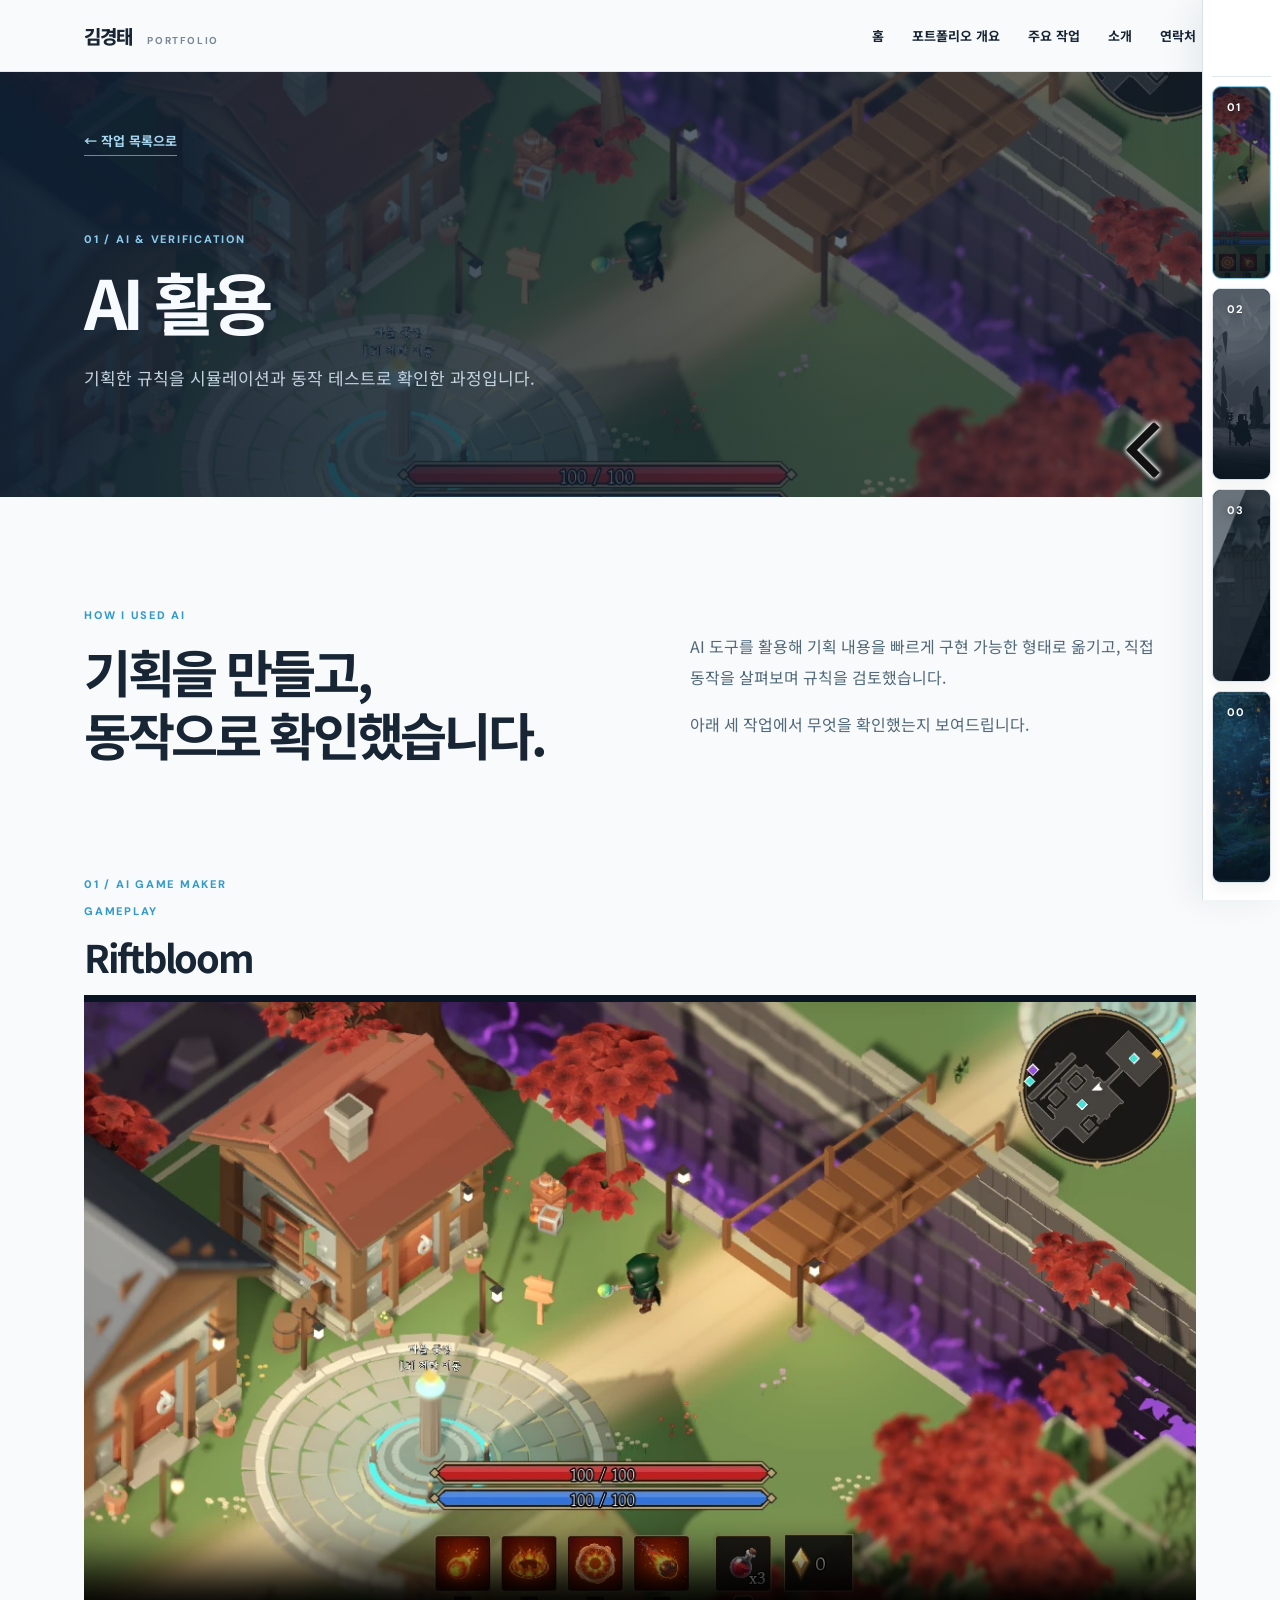
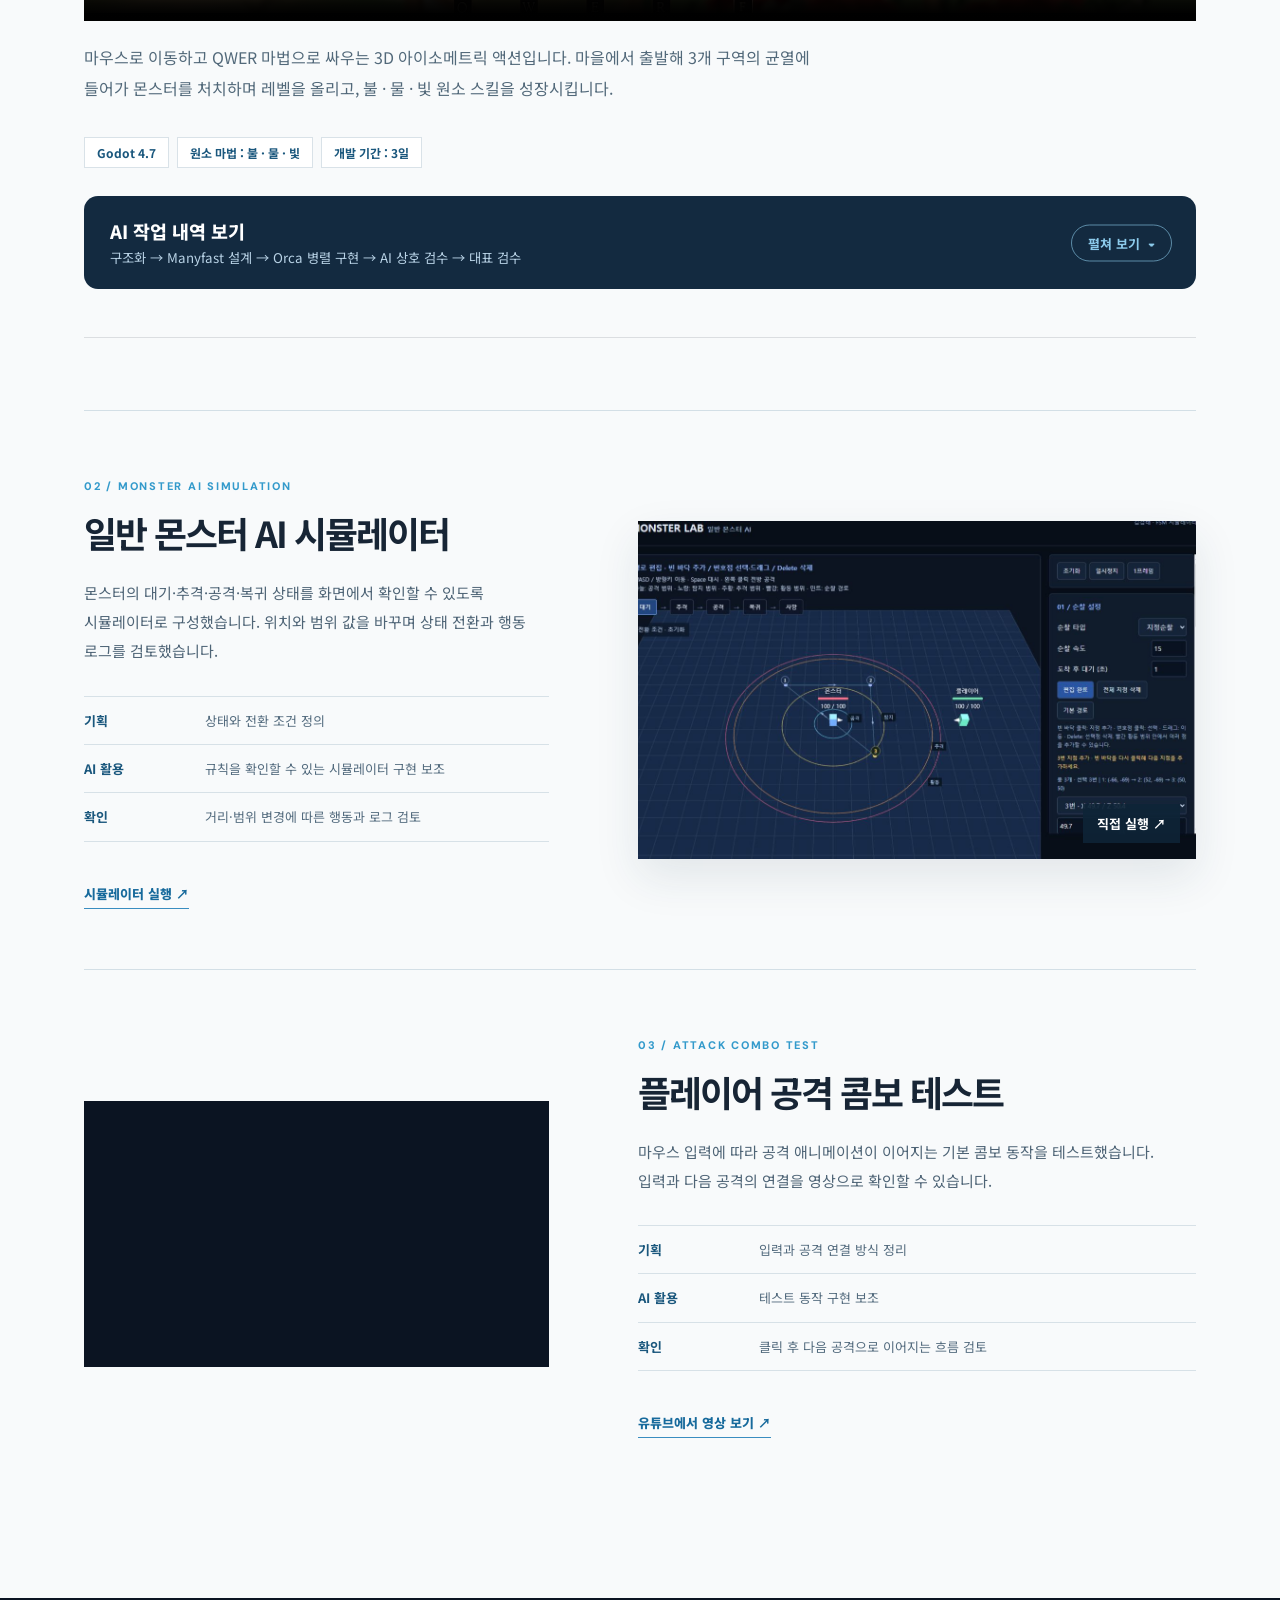
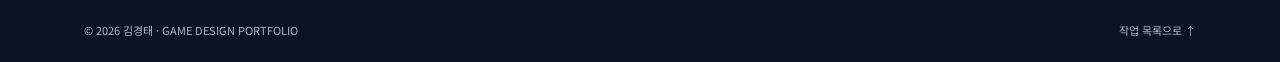
==== ai.html @ d2f500c4 "기능 명세 캡처 1열로 키움, 소개 문구 작업 수 정정 Co-Authored-By: Claude Opus 5.5 <noreply@anthropic.com>" ====
<!doctype html>
<html lang="ko"><head><meta charset="utf-8"><meta name="viewport" content="width=device-width, initial-scale=1"><meta name="theme-color" content="#0b1422"><meta name="description" content="김경태의 AI 활용 게임 기획 검증 과정"><title>AI 활용 | 김경태 게임 기획 포트폴리오</title><link rel="preconnect" href="https://fonts.googleapis.com"><link rel="preconnect" href="https://fonts.gstatic.com" crossorigin><link href="https://fonts.googleapis.com/css2?family=DM+Sans:wght@400;500;600;700&family=Noto+Sans+KR:wght@400;500;600;700;800&display=swap" rel="stylesheet"><link rel="stylesheet" href="portfolio-v2.css?v=riftbloom-20261123c"><link rel="stylesheet" href="dethdore.css?v=16"><script src="detail-pages.js" defer></script></head><body><a class="skip" href="#main">본문으로 건너뛰기</a><header class="site-header"><div class="shell header-inner"><a class="brand" href="index.html#home">김경태 <span>PORTFOLIO</span></a><button class="menu-button" type="button" aria-label="메뉴 열기" aria-expanded="false" aria-controls="site-nav">☰</button><nav id="site-nav" aria-label="주 메뉴"><a href="index.html#home">홈</a><a href="index.html#overview">포트폴리오 개요</a><a href="index.html#work">주요 작업</a><a href="index.html#about">소개</a><a href="index.html#contact">연락처</a></nav></div></header><main id="main"><section class="detail-hero"><div class="detail-hero-bg" aria-hidden="true"><video src="riftbloom-loop.mp4" poster="riftbloom-cover.webp" autoplay muted loop playsinline></video></div><div class="shell"><a class="detail-back" href="index.html#work">← 작업 목록으로</a><p class="eyebrow">01 / AI & VERIFICATION</p><h1>AI 활용</h1><p>기획한 규칙을 시뮬레이션과 동작 테스트로 확인한 과정입니다.</p></div></section>
<section class="section detail-page-section"><div class="shell"><div class="ai-intro"><div><p class="eyebrow">HOW I USED AI</p><h2>기획을 만들고,<br>동작으로 확인했습니다.</h2></div><div><p>AI 도구를 활용해 기획 내용을 빠르게 구현 가능한 형태로 옮기고, 직접 동작을 살펴보며 규칙을 검토했습니다.</p><p>아래 세 작업에서 무엇을 확인했는지 보여드립니다.</p></div></div>
<article class="dd-in-ai" id="dethdore"><span class="small-label">01 / AI GAME MAKER</span>
<div class="dd-block" id="dd-game">
  <p class="eyebrow">GAMEPLAY</p>
  <h2>Riftbloom</h2>
  <div class="dd-video"><video src="riftbloom-play.mp4" poster="riftbloom-cover.webp" controls preload="metadata" playsinline></video></div>
  <p class="dd-lead">마우스로 이동하고 QWER 마법으로 싸우는 3D 아이소메트릭 액션입니다. 마을에서 출발해 3개 구역의 균열에 들어가 몬스터를 처치하며 레벨을 올리고, 불 · 물 · 빛 원소 스킬을 성장시킵니다.</p>
  <div class="dd-facts"><span>Godot 4.7</span><span>원소 마법 : 불 · 물 · 빛</span><span>개발 기간 : 3일</span></div>
</div>


<details class="dd-more"><summary><span>AI 작업 내역 보기</span><small>구조화 → Manyfast 설계 → Orca 병렬 구현 → AI 상호 검수 → 대표 검수</small></summary>
<div class="dd-stats"><div><b>3일</b><span>개발 기간</span></div><div><b>4개</b><span>Orca 병렬 작업 방</span></div><div><b>70건+</b><span>작업 지시서</span></div></div>
<ol class="dd-steps">
<li><div class="dd-step-head"><em>1</em><div><b>구조화 · Markdown</b><span>대표(기획자)가 아이디어를 md 문서로 직접 구조화 · 핵심 루프, 시스템, 진행, 스킬, 범위를 표로 정리</span></div></div><div class="dd-shots"><img class="dd-shot" src="dethdore-structure.png" alt="구조화.md : 시스템·진행·스킬 구조 표" loading="lazy"></div></li>
<li><div class="dd-step-head"><em>2</em><div><b>설계 확정 · Manyfast</b><span>유저 플로우와 기능 명세서를 Manyfast로 정리해 확정</span></div></div><p class="dd-sub-label">기능 명세</p><div class="dd-mf dd-mf-wide"><figure><img class="dd-zoom" src="dethdore-mf-spec-1.webp?v=1" alt="기능 명세 1 : 카메라·이동·공격·마나·사망" loading="lazy"><figcaption>1 · 카메라·이동·공격·마나·사망</figcaption></figure><figure><img class="dd-zoom" src="dethdore-mf-spec-2.webp?v=1" alt="기능 명세 2 : 몬스터·보스·아이템·팻말" loading="lazy"><figcaption>2 · 몬스터·보스·아이템·팻말</figcaption></figure><figure><img class="dd-zoom" src="dethdore-mf-spec-3.webp?v=1" alt="기능 명세 3 : 월드·균열·HUD" loading="lazy"><figcaption>3 · 월드·균열·HUD</figcaption></figure><figure><img class="dd-zoom" src="dethdore-mf-spec-4.webp?v=1" alt="기능 명세 4 : 원소 스킬·스킬트리" loading="lazy"><figcaption>4 · 원소 스킬·스킬트리</figcaption></figure></div><p class="dd-sub-label">유저 플로우</p><div class="dd-mf"><figure><img class="dd-zoom" src="dethdore-mf-flow-1.webp?v=1" alt="유저 플로우 1 : 게임 시작·마을" loading="lazy"><figcaption>1 · 게임 시작·마을</figcaption></figure><figure><img class="dd-zoom" src="dethdore-mf-flow-2.webp?v=1" alt="유저 플로우 2 : 전투·사망 분기" loading="lazy"><figcaption>2 · 전투·사망 분기</figcaption></figure><figure><img class="dd-zoom" src="dethdore-mf-flow-3.webp?v=1" alt="유저 플로우 3 : 균열 2 엘리트" loading="lazy"><figcaption>3 · 균열 2 엘리트</figcaption></figure></div></li>
<li><div class="dd-step-head"><em>3</em><div><b>병렬 구현 · Orca</b><span>디렉터(Claude Code)가 지시서를 나눠 4개 방이 동시에 작업</span></div></div>
<div class="dd-rooms dd-rooms-sm"><div class="dd-node"><b>플레이어 방</b><ul><li>롤식 레벨업 · 하단 HUD</li><li>물 스킬 다듬기</li><li>빛 줄기 스킬</li><li>순간이동 이펙트 교체</li></ul></div><div class="dd-node"><b>몬스터 방</b><ul><li>무조건 추격 + 길찾기</li><li>소환표 기반 스포너</li><li>보스 = 엘리트 강화형</li><li>균열 1 몬스터 등장 연출</li></ul></div><div class="dd-node"><b>레벨 방</b><ul><li>시작 구역 정화 · 제단 순간이동</li><li>마을 배치 정리</li><li>숲 분위기 · 성벽 경계</li><li>큰 소용돌이 균열</li></ul></div><div class="dd-node"><b>균열 레벨 방</b><ul><li>균열 내부 맵 배치</li><li>균열 2 엘리트 표시 정리</li></ul></div></div>
<p class="dd-sub-label">HUD · 기획 후 AI 작업 방이 구현 (이미지 없이 코드로 그림)</p><div class="dd-hud"><figure><img class="dd-zoom" src="dethdore-hud-bar.webp?v=2" alt="HP·MP 바와 스킬 슬롯" loading="lazy"><figcaption>HP·MP 바 · 스킬 슬롯 · 쿨타임 · 포션 · 조각</figcaption></figure><figure><img class="dd-zoom" src="dethdore-death.webp?v=2" alt="사망 시 부활 선택 창" loading="lazy"><figcaption>사망 창 · 부활 횟수 · 제자리 부활 / 마을 귀환</figcaption></figure></div><p class="dd-sub-label">스킬 아이콘 · Gemini로 제작 (대표가 프롬프트 작성 → Gemini 생성 → 256px 정리)</p><div class="dd-icons"><figure><img class="dd-zoom" src="dethdore-icon-fire_fireball.png" alt="화염구 스킬 아이콘" loading="lazy"><figcaption>화염구</figcaption></figure><figure><img class="dd-zoom" src="dethdore-icon-fire_field.png" alt="불꽃 장판 스킬 아이콘" loading="lazy"><figcaption>불꽃 장판</figcaption></figure><figure><img class="dd-zoom" src="dethdore-icon-fire_burst.png" alt="화염 폭발 스킬 아이콘" loading="lazy"><figcaption>화염 폭발</figcaption></figure><figure><img class="dd-zoom" src="dethdore-icon-fire_meteor.png" alt="메테오 스킬 아이콘" loading="lazy"><figcaption>메테오</figcaption></figure><figure><img class="dd-zoom" src="dethdore-icon-water_stream.png" alt="물줄기 스킬 아이콘" loading="lazy"><figcaption>물줄기</figcaption></figure><figure><img class="dd-zoom" src="dethdore-icon-water_wave.png" alt="물결 스킬 아이콘" loading="lazy"><figcaption>물결</figcaption></figure><figure><img class="dd-zoom" src="dethdore-icon-water_shield.png" alt="물방울 방벽 스킬 아이콘" loading="lazy"><figcaption>물방울 방벽</figcaption></figure><figure><img class="dd-zoom" src="dethdore-icon-water_tsunami.png" alt="해일 스킬 아이콘" loading="lazy"><figcaption>해일</figcaption></figure><figure><img class="dd-zoom" src="dethdore-icon-light_flash.png" alt="빛 구슬 스킬 아이콘" loading="lazy"><figcaption>빛 구슬</figcaption></figure><figure><img class="dd-zoom" src="dethdore-icon-light_sanctuary.png" alt="빛 정령 스킬 아이콘" loading="lazy"><figcaption>빛 정령</figcaption></figure><figure><img class="dd-zoom" src="dethdore-icon-light_orb.png" alt="치유의 빛살 스킬 아이콘" loading="lazy"><figcaption>치유의 빛살</figcaption></figure><figure><img class="dd-zoom" src="dethdore-icon-light_purge.png" alt="빛기둥 스킬 아이콘" loading="lazy"><figcaption>빛기둥</figcaption></figure></div>
</li>
<li><div class="dd-step-head"><em>4</em><div><b>상호 검수 · 안티그래비티 ↔ 클로드</b><span>한쪽이 구현하면 다른 쪽이 검토 · Godot 헤드리스 실행으로 에러 0 확인 · 보고서 작성</span></div></div><div class="dd-shots"><div class="dd-doc"><b>지시서 · next_P-21.md</b><pre>작업자: 클로드
1. 순간이동 이펙트
   - 현상 : 동그란 원 + 선이 보여 어색함
   - 기대 : 원·선 제거, 출발 입자 + 실루엣 잔상,
           도착 빛 번쩍 + 입자 모임
   - 기준 : 원·직선이 안 보임, 0.4초 안에 정리</pre></div><div class="dd-doc"><b>보고서 · report.md</b><pre>1. 순간이동 : 원·선 제거 → 출발 플레어 입자
   + 실루엣 잔상(0.3초), 도착 빛 0.2초
2. 아이콘 : 원인 = 잠긴 노드 밝기 0.28,
   기호가 글꼴에 없음 → 수정
확인 : 헤드리스 에러 0
작업자 : 안티그래비티 한도 → 클로드</pre></div></div></li>
<li><div class="dd-step-head"><em>5</em><div><b>대표 검수</b><span>직접 플레이로 확인하고 수정 방향 결정 → 다시 2~4단계 반복</span></div></div></li>
</ol>
<div class="dd-map" aria-label="AI 활용 구조도"><p class="dd-map-title">AI 활용 구조도 · 누가 무엇을 맡았나</p><p class="dd-map-note">진행 순서가 아니라 역할 관계입니다. 진행 순서는 위 1~5단계에 있습니다.</p>
<div class="dd-tier human"><i class="dd-tag">사람</i><b>대표 (기획자)</b><span>아이디어 구조화(md 문서) · 기획 · 설계 확정 · 직접 플레이 검수 · 커밋 결정</span><small>대표가 직접 쓴 도구</small><div class="dd-kit"><div><strong>Manyfast</strong>유저 플로우 · 기능 명세 확정</div><div><strong>Gemini</strong>대표가 프롬프트를 작성해 스킬 아이콘 생성</div></div></div>
<div class="dd-link"><span>↓ 요청 · 확정한 설계</span><span>↑ 보고서 · 결과물</span></div>
<div class="dd-tier"><i class="dd-tag">AI</i><b>Claude 디렉터 (Claude Code)</b><span>요청을 지시서(현상 · 기대 · 기준)로 정리 · 작업자 배정 · 보고서 확인</span></div>
<div class="dd-link"><span>↓ 지시서 배정</span><span>↑ 보고서</span></div>
<div class="dd-tier"><i class="dd-tag">AI</i><b>구현 · 교차 검수</b><div class="dd-pair"><div><strong>Orca 작업 방 4개 (Claude)</strong>플레이어 · 몬스터 · 레벨 · 균열 레벨을 동시에 구현</div><em>⇄<small>교차 검수</small></em><div><strong>안티그래비티</strong>구현 또는 검토 담당</div></div><span>한쪽이 구현하면 다른 쪽이 검토 · Godot 헤드리스 실행으로 에러 0 확인 · 보고서 작성</span></div>
<p class="dd-loop">↺ 대표가 직접 플레이로 확인 → 수정 방향을 다시 디렉터에게 요청 (반복)</p></div>
</details></article><article class="portfolio-row" id="simulator"><div class="portfolio-copy"><span class="small-label">02 / MONSTER AI SIMULATION</span><h3>일반 몬스터 AI 시뮬레이터</h3><p>몬스터의 대기·추격·공격·복귀 상태를 화면에서 확인할 수 있도록 시뮬레이터로 구성했습니다. 위치와 범위 값을 바꾸며 상태 전환과 행동 로그를 검토했습니다.</p><div class="process-list"><div><strong>기획</strong><span>상태와 전환 조건 정의</span></div><div><strong>AI 활용</strong><span>규칙을 확인할 수 있는 시뮬레이터 구현 보조</span></div><div><strong>확인</strong><span>거리·범위 변경에 따른 행동과 로그 검토</span></div></div><a class="text-link" href="monster-simulator.html" target="_blank" rel="noopener">시뮬레이터 실행 ↗</a></div><a class="portfolio-cover" href="monster-simulator.html" target="_blank" rel="noopener"><img src="simulator-preview.png" alt="일반 몬스터 AI 시뮬레이터 화면" loading="lazy"><span>직접 실행 ↗</span></a></article>
<article class="portfolio-row reverse" id="combo"><div class="portfolio-copy"><span class="small-label">03 / ATTACK COMBO TEST</span><h3>플레이어 공격 콤보 테스트</h3><p>마우스 입력에 따라 공격 애니메이션이 이어지는 기본 콤보 동작을 테스트했습니다. 입력과 다음 공격의 연결을 영상으로 확인할 수 있습니다.</p><div class="process-list"><div><strong>기획</strong><span>입력과 공격 연결 방식 정리</span></div><div><strong>AI 활용</strong><span>테스트 동작 구현 보조</span></div><div><strong>확인</strong><span>클릭 후 다음 공격으로 이어지는 흐름 검토</span></div></div><a class="text-link" href="https://youtu.be/apiL5Fh83KE" target="_blank" rel="noopener">유튜브에서 영상 보기 ↗</a></div><div class="video-embed"><iframe src="https://www.youtube-nocookie.com/embed/apiL5Fh83KE" title="플레이어 공격 콤보 테스트 영상" loading="lazy" allow="accelerometer; autoplay; encrypted-media; gyroscope; picture-in-picture" allowfullscreen></iframe></div></article>
</div></section></main><aside class="page-rail" aria-label="페이지 바로가기"><div class="rail-heading"><span>PORTFOLIO</span><strong>작업 바로가기</strong></div><a class="rail-item is-current" href="ai.html" aria-current="page"><span class="rail-number">01</span><span class="rail-info"><strong>AI 활용</strong><small>AI 도구로 테스트를 빠르게 반복하고 개선한 과정입니다.</small></span><img src="riftbloom-cover.webp" alt="" loading="lazy"><span class="rail-go" aria-hidden="true">↗</span></a><a class="rail-item" href="team.html"><span class="rail-number">02</span><span class="rail-info"><strong>팀 프로젝트 · FLIP</strong><small>레벨 디자인과 에셋·사운드 리서치</small></span><img src="flip-main.png" alt="" loading="lazy"><span class="rail-go" aria-hidden="true">↗</span></a><a class="rail-item" href="personal.html"><span class="rail-number">03</span><span class="rail-info"><strong>개인 포트폴리오</strong><small>레벨 디자인과 전투 기획 문서 세 편</small></span><img src="level-cover.webp" alt="" loading="lazy"><span class="rail-go" aria-hidden="true">↗</span></a><a class="rail-item" href="index.html#home"><span class="rail-number">00</span><span class="rail-info"><strong>기본 페이지</strong><small>소개와 전체 포트폴리오로 돌아가기</small></span><img src="overview-cover.webp" alt="" loading="lazy"><span class="rail-go" aria-hidden="true">↗</span></a></aside><button type="button" class="rail-next" aria-label="작업 바로가기 펼치기"><b></b></button><footer class="site-footer"><div class="shell"><span>© 2026 김경태 · GAME DESIGN PORTFOLIO</span><a href="index.html#work">작업 목록으로 ↑</a></div></footer></body></html>
---- portfolio-v2.css ----
:root{--navy:#0b1422;--navy2:#142337;--ink:#172535;--muted:#647386;--blue:#66c5ef;--ice:#e9f3f8;--paper:#f8fafb;--line:#d9e2e8}*{box-sizing:border-box}html{scroll-behavior:smooth;scroll-padding-top:80px}body{margin:0;color:var(--ink);background:var(--paper);font-family:'Noto Sans KR',sans-serif;word-break:keep-all}a{color:inherit;text-decoration:none}button{font:inherit}img{max-width:100%;display:block}.shell{max-width:1240px;margin:auto;padding:0 5%}.skip{position:absolute;top:-100px;left:10px;background:white;padding:12px;z-index:100}.skip:focus{top:10px}:focus-visible{outline:3px solid #4facdc;outline-offset:4px}.site-header{height:72px;background:#f8fafbea;position:sticky;top:0;z-index:30;backdrop-filter:blur(14px);border-bottom:1px solid #dfe6eb}.header-inner{height:100%;display:flex;align-items:center;justify-content:space-between;gap:24px}.brand{font-size:19px;font-weight:800;white-space:nowrap;letter-spacing:-.06em}.brand span{font:700 10px 'DM Sans',sans-serif;letter-spacing:.16em;color:#778799;margin-left:12px}.site-header nav{display:flex;align-items:center;gap:28px;font-size:13px;font-weight:700}.site-header nav a{transition:color .2s}.site-header nav a:hover{color:#187cb3}.menu-button{display:none;border:0;background:transparent;font-size:25px;color:var(--ink)}.hero{min-height:690px;position:relative;color:white;background:#081523;overflow:hidden}.hero-media,.hero-shade,.hero-frame{position:absolute;inset:0}.hero-frame{opacity:0;transition:opacity .8s ease;pointer-events:none}.hero-frame.is-active{opacity:1}.hero-frame iframe{position:absolute;top:50%;left:50%;width:max(100vw,177.78vh);height:max(56.25vw,100vh);transform:translate(-50%,-50%);border:0;pointer-events:none}.hero-frame:nth-child(2){background:#17283a url('level-cover.webp') center/cover}.hero-frame:nth-child(3){background:#142337 url('simulator-preview.png') center/cover}.hero-frame:nth-child(1){background:#142337 url('flip-main.png') center/cover}.hero-shade{background:linear-gradient(90deg,rgba(4,13,23,.93),rgba(4,13,23,.63) 53%,rgba(4,13,23,.35)),linear-gradient(0deg,rgba(4,13,23,.8),transparent 30%)}.hero-content{min-height:690px;position:relative;display:flex;flex-direction:column;justify-content:space-between;padding-top:115px;padding-bottom:39px}.eyebrow,.small-label{font:800 11px 'DM Sans','Noto Sans KR',sans-serif;letter-spacing:.16em;color:#339acb}.hero .eyebrow{color:#a9def8}.hero .eyebrow span{margin:0 8px}.hero-copy h1{font-size:clamp(37px,4.9vw,67px);line-height:1.26;letter-spacing:-.065em;margin:27px 0 25px;font-weight:800}.hero-copy h1 em{font-style:normal;color:#a8dfff}.hero-copy>p:not(.eyebrow){font-size:16px;line-height:1.9;color:#e2edf4}.hero-actions{display:flex;align-items:center;gap:32px;flex-wrap:wrap;margin-top:31px}.button{display:inline-flex;align-items:center;justify-content:space-between;gap:36px;padding:16px 22px;font-size:13px;font-weight:800;border-radius:4px;transition:transform .2s,background .2s}.button:hover{transform:translateY(-2px)}.button-primary{background:#b4e1f7;color:#0a263a}.button-primary:hover{background:#d3edfa}.resume-link{font-size:14px;font-weight:800;border-bottom:1px solid #b4dcee;padding-bottom:5px}.hero-bottom{border-top:1px solid #bcd6e354;padding-top:22px;display:flex;justify-content:space-between;align-items:end;gap:20px}.hero-project{display:flex;flex-direction:column;align-items:start;gap:7px}.hero-project-type{font:700 11px 'DM Sans',sans-serif;letter-spacing:.1em;color:#9bd4f3}.hero-project-title{font-size:26px;font-weight:800;letter-spacing:-.05em}.hero-project-title:hover{text-decoration:underline}.hero-project-detail{font-size:13px;color:#ddeaf3}.hero-controls{display:flex;align-items:center;gap:10px}.hero-count{font:700 13px 'DM Sans',sans-serif;white-space:nowrap;margin-right:12px}.hero-progress{width:85px;height:2px;background:#a7c2d455;margin-right:13px}.hero-progress i{display:block;width:33%;height:100%;background:#b4e1f7;transition:transform .4s}.arrow{width:45px;height:45px;background:#10243c75;border:1px solid #bad7e481;border-radius:4px;color:white;font-size:21px;transition:background .2s}.arrow:hover{background:#70bfe15c}.section{padding:100px 0}.overview{background:#edf3f7}.overview-layout{display:grid;grid-template-columns:1fr 1.12fr;align-items:center;gap:70px}.overview-copy h2,.section-heading h2{font-size:clamp(30px,3.2vw,45px);line-height:1.25;letter-spacing:-.06em;margin:15px 0 25px}.overview-copy>p:not(.eyebrow){color:#4d6071;line-height:1.9;font-size:15px;max-width:470px}.button-row{display:flex;gap:10px;flex-wrap:wrap;margin-top:30px}.button-dark{background:#132a40;color:#fff}.button-dark:hover{background:#214866}.button-line{border:1px solid #8eaabe;color:#17384f}.overview-cover{display:block;position:relative;box-shadow:0 20px 50px #193b5226;overflow:hidden}.overview-cover img{width:100%;aspect-ratio:1.75;object-fit:cover;transition:transform .35s}.overview-cover:hover img{transform:scale(1.03)}.overview-cover span{position:absolute;right:13px;bottom:13px;background:#081c2fdb;color:white;font-size:11px;padding:9px 12px}.section-heading{display:flex;align-items:end;justify-content:space-between;gap:25px;margin-bottom:38px}.section-heading h2{margin-bottom:0}.section-heading>p{font-size:14px;color:var(--muted);line-height:1.8;max-width:300px}.work-grid{display:flex;gap:15px;min-height:350px}.work-card{flex:1;min-width:0;padding:30px;display:flex;flex-direction:column;justify-content:space-between;color:white;position:relative;overflow:hidden;isolation:isolate;transition:flex .45s cubic-bezier(.2,.75,.2,1),transform .3s}.work-card:before{content:'';position:absolute;inset:0;z-index:-1;background:linear-gradient(0deg,#05101be8,#07182782 65%,#0718279c)}.work-card:after{content:'';position:absolute;inset:0;z-index:-2;background-position:center;background-size:cover;transition:transform .5s}.work-card:hover:after,.work-card:focus-visible:after{transform:scale(1.06)}.work-grid:has(.work-card:hover) .work-card:hover,.work-grid:has(.work-card:focus-visible) .work-card:focus-visible{flex:1.45}.ai-card:after{background-image:url('riftbloom-cover.webp')}.team-card:after{background-image:url('flip-main.png')}.personal-card:after{background-image:url('boss-cover.webp')}.work-number{font:700 11px 'DM Sans',sans-serif;letter-spacing:.1em;color:#a9dbf3}.work-card h3{font-size:clamp(24px,2.4vw,34px);line-height:1.35;letter-spacing:-.06em;margin:0}.work-card p{font-size:13px;line-height:1.6;color:#d5e4ef}.work-more{font-size:12px;font-weight:700;border-top:1px solid #b4d4e77a;padding-top:16px}.detail-muted{background:#eef3f6}.feature-grid{display:grid;grid-template-columns:1.15fr 1fr;gap:70px;align-items:center;margin-bottom:70px}.feature-grid:last-child{margin-bottom:0}.feature-grid.reverse{grid-template-columns:1fr 1.15fr}.feature-media{display:block}.feature-media img{width:100%;aspect-ratio:16/9;object-fit:cover}.feature-copy h3{font-size:clamp(24px,2.3vw,34px);letter-spacing:-.05em;margin:15px 0}.feature-copy p{color:#53677a;font-size:14px;line-height:1.9}.text-link{display:inline-block;margin-top:12px;border-bottom:1px solid #398dc0;padding-bottom:5px;color:#176a9c;font-weight:800;font-size:13px}.video-embed{aspect-ratio:16/9;background:#0b1422}.video-embed iframe{width:100%;height:100%;border:0}.level-video{max-width:810px;margin:0 auto 45px}.document-grid{display:grid;grid-template-columns:repeat(3,1fr);gap:18px}.document-card{background:#fff;box-shadow:0 12px 32px #173b5210}.document-card>a{display:block;overflow:hidden}.document-card img{width:100%;aspect-ratio:1.55;object-fit:cover;transition:transform .3s}.document-card>a:hover img{transform:scale(1.04)}.document-card>div{padding:24px}.document-card h3{font-size:19px;line-height:1.4;margin:10px 0;letter-spacing:-.04em}.document-card p{font-size:13px;color:#5b7081;line-height:1.8;min-height:71px}.document-actions{display:flex;gap:18px;border-top:1px solid var(--line);padding-top:15px}.document-actions a{font-size:12px;font-weight:800;color:#176e9d}.fine-print{font-size:12px;color:#718296;margin-top:26px}.about-section{background:#0b1422;color:#f0f6fb}.about-intro{display:flex;align-items:center;gap:28px;padding:24px;background:#132236;border-radius:7px;margin-bottom:55px}.about-intro img{width:104px;height:130px;object-fit:cover;flex:none}.about-intro h2{font-size:27px;letter-spacing:-.05em;margin:8px 0 12px}.about-intro p:last-child{font-size:13px;line-height:1.9;color:#bfcee0}.about-columns{display:grid;grid-template-columns:1.65fr 1fr;gap:60px}.about-columns>div+div{border-left:1px solid #314359;padding-left:44px}.about-block{margin-bottom:55px}.about-block h3{font-size:19px;border-bottom:1px solid #314359;padding-bottom:17px;margin:0 0 20px}.about-block h3 span{font:700 11px 'DM Sans',sans-serif;color:#67b9e6;margin-right:12px}.education{margin:0}.education>div{display:grid;grid-template-columns:65px 1fr;gap:18px;padding:15px 0;border-bottom:1px solid #27394e;font-size:13px}.education>div:last-child{border:0}.education dt{font-weight:800;color:#6bbfec}.education dd{margin:0}.skills details{border-bottom:1px solid #27394e}.skills summary{display:flex;justify-content:space-between;gap:20px;padding:14px 0;font-size:13px;list-style:none;cursor:pointer}.skills summary::-webkit-details-marker{display:none}.skills summary:after{content:'＋';color:#8bceee;margin-left:auto}.skills details[open] summary:after{content:'−'}.skills summary span{margin-left:auto;color:#a4c5dc}.skills details p{color:#c1d4e4;font-size:12px;line-height:1.9;margin:0 0 17px}.skills details p a{text-decoration:underline}.history>span{font:800 12px 'DM Sans',sans-serif;color:#6bbfec}.history h4{font-size:24px;margin:10px 0}.history p{font-size:13px;color:#bed0e0}.tags{display:flex;flex-wrap:wrap;gap:8px;margin-top:16px}.tags span{font-size:11px;background:#1c3049;padding:6px 9px;border-radius:3px}.contact-section{background:#101e30;color:white;padding:100px 0}.contact-section .eyebrow{color:#88cff1}.contact-section h2{font-size:clamp(31px,3.5vw,48px);letter-spacing:-.06em;line-height:1.3}.contact-intro{color:#c6d8e6;font-size:14px}.contact-grid{display:grid;grid-template-columns:1fr 1.4fr;gap:70px;margin-top:60px;padding-top:30px;border-top:1px solid #4c6177}.contact-grid h3{font-size:18px}.contact-grid p{font-size:13px;line-height:2;color:#b9cbd9}.contact-grid p a{font-size:17px;color:white}.directory>div{display:grid;grid-template-columns:1fr auto auto;gap:15px;padding:13px 0;border-bottom:1px solid #334a61;font-size:12px}.directory a{color:#9dd8f6;font-weight:700}.site-footer{background:#0b1422;color:#a9b9ca;font-size:11px}.site-footer .shell{display:flex;justify-content:space-between;gap:20px;padding-top:24px;padding-bottom:24px}@media(max-width:850px){.site-header nav{gap:13px;font-size:11px}.overview-layout,.feature-grid,.feature-grid.reverse{gap:30px}.about-columns{gap:30px}.about-columns>div+div{padding-left:30px}.work-card{padding:20px}}@media(max-width:650px){.site-header{height:62px}.menu-button{display:block}.site-header nav{display:none;position:absolute;top:62px;left:0;right:0;background:#f8fafb;padding:20px 5%;box-shadow:0 15px 20px #0b142226;flex-direction:column;align-items:stretch;gap:0;font-size:14px}.site-header nav.is-open{display:flex}.site-header nav a{padding:12px 0}.hero,.hero-content{min-height:610px}.hero-content{padding-top:83px;padding-bottom:25px}.hero-copy h1{font-size:clamp(33px,7vw,45px)}.hero-copy>p:not(.eyebrow){font-size:14px}.hero-actions{gap:22px}.hero-bottom{align-items:start}.hero-project-title{font-size:21px}.hero-project-detail{font-size:11px}.hero-controls{gap:5px}.hero-progress{display:none}.hero-count{display:none}.arrow{width:36px;height:36px}.section,.contact-section{padding:70px 0}.overview-layout,.feature-grid,.feature-grid.reverse,.about-columns,.contact-grid{grid-template-columns:1fr}.overview-layout{gap:35px}.section-heading{display:block}.section-heading>p{max-width:none}.work-grid{flex-direction:column}.work-card{min-height:220px}.work-grid:has(.work-card:hover) .work-card:hover{flex:1}.document-grid{grid-template-columns:1fr}.document-card{display:grid;grid-template-columns:42% 1fr}.document-card img{height:100%;aspect-ratio:auto}.document-card>div{padding:16px}.document-card p{min-height:0}.about-columns>div+div{border:0;padding:0}.about-intro{align-items:start;gap:15px}.about-intro img{width:78px;height:98px}.about-intro h2{font-size:19px}.about-intro p:last-child{font-size:11px}.about-block{margin-bottom:38px}.contact-grid{gap:35px;margin-top:40px}.directory>div{gap:9px}.hero-frame iframe{width:max(100vw,177.78vh);height:max(56.25vw,100vh)}}@media(max-width:400px){.brand span{font-size:8px;margin-left:6px}.hero-actions{display:flex}.button{padding:13px 16px;gap:16px}.resume-link{font-size:12px}.hero-bottom{gap:8px}.hero-project-detail{max-width:210px}.document-card{display:block}.document-card img{aspect-ratio:1.55}.skills summary{flex-wrap:wrap}.skills summary span{width:100%;margin:0}}@media(prefers-reduced-motion:reduce){html{scroll-behavior:auto}*,*:before,*:after{transition-duration:.01ms!important;animation-duration:.01ms!important}}

/* Selected work opens only when requested. */
[hidden]{display:none!important}
.hero-media{pointer-events:none}
.hero-frame.is-active{animation:hero-drift 7s linear both}
@keyframes hero-drift{from{transform:scale(1)}to{transform:scale(1.045)}}
.ai-highlight{display:flex;align-items:center;justify-content:space-between;gap:24px;margin-bottom:18px;padding:23px 28px;color:white;background:linear-gradient(100deg,#10273b,#23577a);border-radius:5px;transition:background .25s,transform .25s}
.ai-highlight:hover,.ai-highlight:focus-visible,.ai-highlight.is-selected{background:linear-gradient(100deg,#183e59,#2e7199);transform:translateY(-3px)}
.ai-highlight span{font-size:12px;font-weight:800;white-space:nowrap}
.ai-highlight strong{font-size:16px;letter-spacing:-.035em}
.work-grid{min-height:405px}
.work-card{min-height:405px}
.work-grid:has(.work-card:hover) .work-card:hover,.work-grid:has(.work-card:focus-visible) .work-card:focus-visible{flex:2.5}
.work-card.is-selected{box-shadow:inset 0 0 0 2px #a8dfff}
.work-card h3{font-size:clamp(21px,2.1vw,31px)}
.level-card:after{background-image:url('level-cover.webp')}
.boss-card:after{background-image:url('boss-cover.webp')}
.monster-card:after{background-image:url('ai-cover.webp')}
.detail-section{scroll-margin-top:72px}
@media(max-width:850px){.work-grid{display:grid;grid-template-columns:repeat(2,minmax(0,1fr))}.work-card{min-height:300px}.work-grid:has(.work-card:hover) .work-card:hover{flex:auto}}
@media(max-width:650px){.ai-highlight{display:block;padding:19px}.ai-highlight>*{display:block;margin-bottom:6px}.work-grid{grid-template-columns:1fr 1fr;gap:9px}.work-card{min-height:255px;padding:17px}.work-card h3{font-size:20px}.work-card p{font-size:11px}.work-number,.work-more{font-size:10px}}
@media(max-width:400px){.work-grid{grid-template-columns:1fr}.work-card{min-height:220px}}
@media(prefers-reduced-motion:reduce){.hero-frame.is-active{animation:none}}

.support-video-title{font-size:18px;margin:55px 0 18px}.level-video{margin-bottom:28px}

/* Separate project pages */
.detail-hero{background:#0d1e31;color:#f7fbff;padding:55px 0 86px}
.detail-back{display:inline-block;color:#a7d7f1;font-size:13px;font-weight:700;margin-bottom:65px;border-bottom:1px solid #638bad;padding-bottom:5px}
.detail-hero .eyebrow{color:#8ccbeb}
.detail-hero h1{font-size:clamp(42px,5.3vw,76px);letter-spacing:-.07em;margin:15px 0 22px;line-height:1.18}
.detail-hero p:last-child{color:#c2d3e0;font-size:17px;line-height:1.8;max-width:790px}
.detail-page-section{background:#f8fafb}
.detail-page-heading{margin-bottom:55px}
.detail-page-heading h2{font-size:clamp(30px,3.2vw,46px);letter-spacing:-.06em;margin:13px 0}
.detail-page-heading>p:last-child{color:#6c7e8d;font-size:15px}
.portfolio-row{display:grid;grid-template-columns:minmax(0,1fr) minmax(0,1.2fr);align-items:center;gap:8%;padding:60px 0;border-top:1px solid #d3dfe6}
.portfolio-row:first-of-type{padding-top:0;border-top:0}
.portfolio-row.reverse .portfolio-copy{order:2}
.portfolio-row.reverse>.portfolio-cover,.portfolio-row.reverse>.video-embed{order:1}
.portfolio-copy h2,.portfolio-copy h3{font-size:clamp(28px,2.8vw,42px);letter-spacing:-.055em;line-height:1.3;margin:14px 0 22px}
.portfolio-copy>p{font-size:15px;color:#4e6476;line-height:1.95;max-width:560px}
.portfolio-point{font-size:13px!important;color:#68869c!important;margin:25px 0 35px}
.portfolio-copy .document-actions{max-width:420px;gap:28px;margin-top:35px}
.portfolio-copy .document-actions a{font-size:14px}
.portfolio-cover{display:block;position:relative;overflow:hidden;background:#d9e4ea;box-shadow:0 18px 42px #1f3b4c1a}
.portfolio-cover img{width:100%;aspect-ratio:1.65;object-fit:cover;transition:transform .4s}
.portfolio-cover:hover img{transform:scale(1.04)}
.portfolio-cover span{position:absolute;right:16px;bottom:16px;background:#0e2437e6;color:white;font-size:13px;font-weight:700;padding:10px 14px}
.team-row{padding-top:0;border-top:0}
.detail-facts,.process-list{margin:30px 0;border-top:1px solid #d7e1e7}
.detail-facts>div,.process-list>div{display:grid;grid-template-columns:105px 1fr;gap:16px;padding:13px 0;border-bottom:1px solid #d7e1e7;font-size:13px;line-height:1.65}
.detail-facts strong,.process-list strong{color:#1a577d}
.detail-facts span,.process-list span{color:#536b7e}
.ai-intro{display:grid;grid-template-columns:1fr 1fr;gap:9%;padding-bottom:85px}
.ai-intro h2{font-size:clamp(36px,4vw,58px);line-height:1.23;letter-spacing:-.065em;margin:18px 0}
.ai-intro>div:last-child{padding-top:34px;font-size:16px;color:#52697a;line-height:1.95}
.ai-intro>div:last-child p{margin:0 0 16px}
@media(max-width:800px){.portfolio-row{gap:5%}.detail-hero{padding:40px 0 65px}.detail-back{margin-bottom:45px}}
@media(max-width:650px){.portfolio-row,.ai-intro{grid-template-columns:1fr}.portfolio-row{gap:28px;padding:48px 0}.portfolio-row.reverse .portfolio-copy,.portfolio-row.reverse>.portfolio-cover,.portfolio-row.reverse>.video-embed{order:initial}.portfolio-row .portfolio-copy{order:2!important}.portfolio-row>.portfolio-cover,.portfolio-row>.video-embed{order:1!important}.portfolio-cover img{aspect-ratio:1.55}.ai-intro{gap:0;padding-bottom:45px}.ai-intro>div:last-child{padding-top:0}.detail-hero h1{font-size:43px}.detail-hero p:last-child{font-size:14px}}


/* Hero portfolio carousel: six works, preloaded videos, contained document covers. */
.hero-frame[data-media="0"]{background:#101e2c url('flip-main.png') center/cover no-repeat}
.hero-frame[data-media="1"]{background:#142331 url('hero-level.webp') center/cover no-repeat}
.hero-frame[data-media="2"]{background:#101e2c}
.hero-frame[data-media="3"]{background:#101e2c}
.hero-frame[data-media="4"]{background:#101e2c}
.hero-doc-preview{position:absolute;inset:0;display:grid;place-items:center;padding:5vh 1.5vw;perspective:1800px;pointer-events:none}
.hero-doc-spread{position:absolute;inset:5vh 1.5vw;display:grid;grid-template-columns:1fr 1fr;gap:0;opacity:0;transform:rotateY(-7deg) scale(.985);transform-origin:center center;transition:opacity .5s ease,transform .75s cubic-bezier(.2,.7,.2,1)}
.hero-doc-spread.is-current{z-index:1;opacity:1;transform:rotateY(0) scale(1)}
.hero-doc-spread img{width:100%;height:100%;object-fit:contain;background:#fff;box-shadow:none}
.hero-doc-spread:after{content:'';position:absolute;top:0;bottom:0;left:50%;width:4%;transform:translateX(-50%);pointer-events:none;background:linear-gradient(90deg,#0000,#07132124 45%,#07132124 55%,#0000)}
.hero.has-document .hero-shade{background:linear-gradient(90deg,rgba(4,13,23,.97) 0%,rgba(4,13,23,.9) 32%,rgba(4,13,23,.63) 48%,rgba(4,13,23,.24) 72%,rgba(4,13,23,.16) 100%),linear-gradient(0deg,rgba(4,13,23,.72),transparent 34%)}
.hero-frame iframe{width:max(100%,1227px);height:max(100%,56.25vw)}
.hero-frame.is-active{animation-duration:8s}
.hero-progress{width:100px}
.hero-progress i{width:100%;transform:scaleX(0);transform-origin:left;animation:hero-countdown 8s linear forwards}
@keyframes hero-countdown{to{transform:scaleX(1)}}
.hero-play{display:none;border:1px solid #bad7e481;border-radius:4px;color:#f4fbff;background:#10243c75;padding:11px 13px;font-size:11px;font-weight:700;white-space:nowrap;cursor:pointer}
.hero.has-video .hero-play{display:block}
.hero-play:hover{background:#70bfe15c}
.portfolio-row[id]{scroll-margin-top:95px}
@media(max-width:650px){.hero .hero-frame iframe{width:max(100%,1085px);height:max(100%,56.25vw)}.hero-doc-preview{padding:7vh 0}.hero-doc-spread{inset:7vh 0;grid-template-columns:1fr 1fr}.hero-doc-spread img{opacity:.82}.hero-play{font-size:0;padding:6px 9px;min-width:35px;height:36px}.hero-play:after{content:'▶';font-size:14px}.hero-controls{gap:4px}.hero-bottom{gap:10px}.hero-project-title{font-size:18px}.hero-project-detail{max-width:230px}}

@media(prefers-reduced-motion:reduce){.hero-frame iframe{display:block!important}.hero-progress i{animation-duration:8s!important}}



/* Detail pages: video first, explanation and documents below. */
.showcase-video{max-width:1000px;margin:0 auto}
.showcase-video .video-embed{box-shadow:0 18px 45px #142b3b24}
.showcase-description{display:grid;grid-template-columns:1.15fr 1fr;gap:8%;align-items:start;margin:38px auto 60px;padding:35px 0 0;border-top:1px solid var(--line);max-width:1000px}
.showcase-description .portfolio-copy h2,.showcase-description h3{font-size:clamp(25px,2.5vw,36px);letter-spacing:-.05em;line-height:1.35;margin:12px 0 16px}
.showcase-description .portfolio-copy>p,.showcase-description>div>p{font-size:14px;color:#4e6476;line-height:1.9}
.showcase-description .detail-facts{margin:0}
.showcase-description .detail-facts>p{margin:0}
.level-showcase-heading{margin-top:0}
.level-showcase-video{margin-bottom:0}
.level-showcase-description{margin-bottom:70px}
@media(max-width:650px){.showcase-description{grid-template-columns:1fr;gap:12px;margin-top:26px;padding-top:25px}.showcase-description .detail-facts{margin-top:0}}


/* Expandable page navigation rail on project detail pages. */
.page-rail{position:fixed;z-index:35;right:0;top:50%;transform:translateY(-50%);width:60px;padding:13px 9px;background:rgba(11,20,34,.94);border:1px solid #34516b;border-right:0;border-radius:12px 0 0 12px;box-shadow:0 12px 32px #07121e38;overflow:hidden;transition:width .28s cubic-bezier(.2,.75,.2,1),padding .28s,background .2s;backdrop-filter:blur(12px)}
.page-rail:hover,.page-rail:focus-within{width:242px;padding:17px 14px;background:rgba(11,20,34,.98)}
.page-rail-label{display:block;color:#8abbd8;font:800 10px 'DM Sans','Noto Sans KR',sans-serif;letter-spacing:.15em;padding:0 0 8px;text-transform:uppercase;white-space:nowrap}
.page-rail a{display:flex;align-items:center;gap:12px;min-height:43px;padding:0 8px;border-radius:6px;color:#d5e5f0;white-space:nowrap;transition:background .2s,color .2s}
.page-rail a:hover,.page-rail a:focus-visible{background:#1a3853;color:#fff}
.page-rail a.is-current{background:#17344c;color:#a8dfff}
.rail-index{flex:0 0 22px;font:700 10px 'DM Sans',sans-serif;color:#78bfe4}
.rail-text{flex:1;font-size:12px;font-weight:700;opacity:0;transform:translateX(5px);transition:opacity .2s,transform .2s}
.page-rail:hover .rail-text,.page-rail:focus-within .rail-text{opacity:1;transform:translateX(0)}
.rail-arrow{width:15px;text-align:center;color:#8ecce9;font-size:13px}
@media(max-width:650px){.page-rail{position:fixed;top:auto;right:10px;bottom:12px;left:10px;width:auto;transform:none;padding:6px;background:rgba(11,20,34,.96);border:1px solid #34516b;border-radius:12px;display:grid;grid-template-columns:repeat(4,minmax(0,1fr));gap:4px}.page-rail:hover,.page-rail:focus-within{width:auto;padding:6px}.page-rail-label{display:none}.page-rail a{justify-content:center;gap:4px;min-height:42px;padding:4px 2px}.rail-index{display:none}.rail-text{opacity:1;transform:none;font-size:10px;overflow:hidden;text-overflow:ellipsis}.rail-arrow{display:none}.site-footer{padding-bottom:70px}}


/* Full-height portfolio chooser: categories open directly from any detail page. */
.page-rail{position:fixed;z-index:40;inset:0 0 0 auto;width:72px;height:100dvh;min-height:100vh;padding:20px 8px;background:#fff;color:#172535;border:0;border-left:1px solid #d9e2e8;border-radius:0;box-shadow:-10px 0 35px #132c4012;transform:none;display:flex;flex-direction:column;gap:8px;overflow:hidden;transition:width .35s cubic-bezier(.2,.75,.2,1),box-shadow .25s;backdrop-filter:none}
.page-rail:hover,.page-rail:focus-within{width:320px;padding:20px 14px;background:#fff;box-shadow:-16px 0 46px #132c4022}
.rail-heading{height:56px;flex:none;padding:0 10px 10px;border-bottom:1px solid #e0e8ed;display:flex;flex-direction:column;justify-content:center;gap:5px;white-space:nowrap;overflow:hidden}
.rail-heading span{font:800 9px 'DM Sans',sans-serif;letter-spacing:.17em;color:#2983af;opacity:0;transition:opacity .2s}
.rail-heading strong{font-size:13px;opacity:0;transition:opacity .2s}
.page-rail:hover .rail-heading span,.page-rail:hover .rail-heading strong,.page-rail:focus-within .rail-heading span,.page-rail:focus-within .rail-heading strong{opacity:1}
.page-rail a.rail-item{position:relative;min-height:0;flex:1;display:flex;align-items:center;gap:12px;padding:10px 11px;border:1px solid transparent;border-radius:8px;background:#f6f9fb;color:#203448;overflow:hidden;transition:flex .3s,background .25s,border-color .25s,color .25s;white-space:normal}
.page-rail a.rail-item:hover,.page-rail a.rail-item:focus-visible{flex:2.5;background:#edf6fb;border-color:#d5e7f1;color:#12314a}
.page-rail a.rail-item.is-current{background:#eaf5fb;border-color:#cee4f0;color:#113752}
.rail-number{width:34px;height:34px;flex:none;display:grid;place-items:center;border-radius:50%;background:#e4eff5;color:#2c759b;font:700 11px 'DM Sans',sans-serif;transition:opacity .2s}
.rail-info{min-width:0;flex:1;display:flex;flex-direction:column;gap:6px;opacity:0;transform:translateX(6px);transition:opacity .2s,transform .2s;white-space:nowrap}
.page-rail:hover .rail-info,.page-rail:focus-within .rail-info{opacity:1;transform:none}
.rail-info strong{font-size:14px;line-height:1.4}
.rail-info small{font-size:11px;color:#718394;line-height:1.5;white-space:normal}
.page-rail img{position:absolute;left:58px;right:10px;bottom:9px;width:calc(100% - 68px);height:0;object-fit:cover;object-position:center 45%;border-radius:5px;opacity:0;transition:height .28s,opacity .25s}
.page-rail:hover a.rail-item:hover img,.page-rail:focus-within a.rail-item:focus-visible img{height:36%;opacity:1}
.rail-go{flex:none;color:#3686ae;font-size:14px;opacity:0;transition:opacity .2s}
.page-rail:hover .rail-go,.page-rail:focus-within .rail-go{opacity:1}
@media(max-width:750px){.page-rail,.page-rail:hover,.page-rail:focus-within{inset:auto 10px 10px;width:auto;height:auto;min-height:0;padding:7px;display:grid;grid-template-columns:repeat(4,minmax(0,1fr));gap:5px;border:1px solid #d7e2e9;border-radius:12px;background:#fffffff2;box-shadow:0 8px 30px #10273d26;backdrop-filter:blur(12px)}.rail-heading{display:none}.page-rail a.rail-item,.page-rail a.rail-item:hover,.page-rail a.rail-item:focus-visible{min-height:49px;flex:none;justify-content:center;gap:5px;padding:5px 3px;border-radius:8px}.rail-number{width:22px;height:22px;font-size:9px}.rail-info{opacity:1;transform:none;flex:0 1 auto;gap:0}.rail-info strong{font-size:10px;white-space:nowrap}.rail-info small,.rail-go,.page-rail img{display:none}.site-footer{padding-bottom:80px}}
@media(prefers-reduced-motion:reduce){.page-rail,.page-rail *{transition-duration:.01ms!important}}


/* Image-led project cards: use the complete tile as the artwork. */
.page-rail{width:78px;padding:17px 9px;gap:9px}
.page-rail:hover,.page-rail:focus-within{width:330px;padding:17px 13px}
.rail-heading{height:60px;padding-left:12px}
.page-rail a.rail-item,.page-rail a.rail-item.is-current{isolation:isolate;display:block;padding:0;border:1px solid #d8e3e9;border-radius:9px;background:#102234;color:#fff;box-shadow:0 5px 14px #0c253510;transition:flex .36s cubic-bezier(.2,.75,.2,1),border-color .25s,box-shadow .25s,transform .25s}
.page-rail a.rail-item:before{content:'';position:absolute;inset:0;z-index:0;border-radius:inherit;background:linear-gradient(180deg,rgba(5,17,29,.28) 0%,rgba(5,17,29,.2) 34%,rgba(5,17,29,.84) 100%);opacity:.8;transition:opacity .28s}
.page-rail a.rail-item:hover,.page-rail a.rail-item:focus-visible{flex:2.4;transform:translateX(-2px);border-color:#7fc5e5;box-shadow:0 12px 28px #102b3d30;color:#fff}
.page-rail a.rail-item:hover:before,.page-rail a.rail-item:focus-visible:before{opacity:1;background:linear-gradient(180deg,rgba(5,17,29,.15) 0%,rgba(5,17,29,.08) 30%,rgba(5,17,29,.82) 100%)}
.page-rail a.rail-item.is-current:not(:hover):not(:focus-visible){border-color:#8bc9e5;box-shadow:inset 0 0 0 1px #8bc9e555}
.rail-number{position:absolute;z-index:2;top:13px;left:14px;width:auto;height:auto;display:block;padding:0;background:none;color:#fff;font:700 11px 'DM Sans',sans-serif;letter-spacing:.12em;text-shadow:0 1px 8px #071522aa}
.rail-info{position:absolute;z-index:2;left:15px;right:16px;bottom:16px;display:flex;gap:6px;white-space:normal;text-shadow:0 1px 8px #071522aa}
.rail-info strong{font-size:15px;line-height:1.4}
.rail-info small{color:#e4f0f6;font-size:11px;line-height:1.55}
.page-rail img{position:absolute;z-index:-1;inset:0;width:100%;height:100%;display:block;object-fit:cover;object-position:center 45%;border-radius:inherit;opacity:.52;transition:opacity .35s,transform .6s}
.page-rail a.rail-item:hover img,.page-rail a.rail-item:focus-visible img{height:100%;opacity:1;transform:scale(1.025)}
.rail-go{position:absolute;z-index:2;top:12px;right:13px;width:25px;height:25px;display:grid;place-items:center;border:1px solid #ffffff69;border-radius:50%;color:#fff;font-size:13px;opacity:0;text-shadow:none;transition:opacity .2s,background .2s}
.page-rail:hover .rail-go,.page-rail:focus-within .rail-go{opacity:1}
.page-rail a.rail-item:hover .rail-go,.page-rail a.rail-item:focus-visible .rail-go{background:#ffffff2b}
@media(max-width:750px){.page-rail,.page-rail:hover,.page-rail:focus-within{inset:auto 10px 10px;width:auto;height:auto;min-height:0;padding:6px;grid-template-columns:repeat(4,minmax(0,1fr));gap:5px}.page-rail a.rail-item,.page-rail a.rail-item:hover,.page-rail a.rail-item:focus-visible,.page-rail a.rail-item.is-current{min-height:52px;display:flex;align-items:center;justify-content:center;padding:4px 2px;border-radius:8px;transform:none;box-shadow:none}.page-rail a.rail-item:before{background:#0b1a28aa}.rail-number{position:relative;top:auto;left:auto;width:21px;height:21px;display:grid;place-items:center;padding:0;border-radius:50%;background:#e6f3f8;color:#1d6084;font-size:9px;text-shadow:none}.rail-info{position:relative;left:auto;right:auto;bottom:auto;flex:0 1 auto;display:flex;gap:0;white-space:nowrap;text-shadow:none}.rail-info strong{font-size:10px}.rail-info small,.rail-go,.page-rail img{display:none}.site-footer{padding-bottom:80px}}

/* Keep each hovered artwork stretched across the complete selected card. */
.page-rail:hover a.rail-item:hover img,.page-rail:focus-within a.rail-item:focus-visible img{inset:0;width:100%;height:100%;opacity:1;object-fit:cover;}

/* FLIP team contribution and exhibition story. */
.team-role-section,.gstar-story{max-width:1000px;margin:78px auto 0}
.team-story-heading{max-width:760px;margin-bottom:27px}
.team-story-heading h2,.gstar-copy h2{font-size:clamp(27px,3vw,39px);line-height:1.35;letter-spacing:-.055em;margin:13px 0 18px}
.team-story-heading>p:last-child,.gstar-copy>p{font-size:14px;color:#53697b;line-height:1.95}
.team-role-grid{display:grid;grid-template-columns:repeat(3,minmax(0,1fr));gap:14px}
.team-role-card{padding:24px 21px;background:#fff;border:1px solid #dce5ea;border-top:2px solid #55afd8;box-shadow:0 10px 28px #173b520a}
.team-role-card>span{font:800 9px 'DM Sans','Noto Sans KR',sans-serif;letter-spacing:.12em;color:#3285ad}
.team-role-card h3{font-size:17px;letter-spacing:-.035em;margin:13px 0 10px}
.team-role-card p{font-size:12px;line-height:1.9;color:#5a6f80;margin:0}
.flip-gallery{display:grid;grid-template-columns:1fr 1fr;gap:18px;margin-top:24px}
.flip-gallery figure,.gstar-figure{margin:0;background:#fff;border:1px solid #dce5ea;box-shadow:0 14px 34px #173b5210;overflow:hidden}
.flip-gallery img{width:100%;aspect-ratio:1.58;object-fit:cover;background:#101923}
.flip-gallery figcaption{display:flex;flex-direction:column;gap:6px;padding:15px 18px}
.flip-gallery figcaption strong{font-size:13px}
.flip-gallery figcaption span{font-size:11px;color:#687d8d;line-height:1.7}
.gstar-story{display:grid;grid-template-columns:minmax(0,.9fr) minmax(0,1.1fr);gap:7%;align-items:center;padding:58px 0 0;border-top:1px solid #d9e2e8}
.gstar-copy h2{max-width:480px}
.gstar-copy>p{margin:14px 0}
.gstar-facts{display:flex;flex-wrap:wrap;gap:8px;margin-top:24px}
.gstar-facts span{padding:8px 10px;border-radius:3px;background:#e9f3f8;color:#275b78;font-size:10px;font-weight:800}
.gstar-figure img{display:block;width:100%;height:auto;max-height:600px;object-fit:cover;object-position:center}
.gstar-figure figcaption{padding:12px 15px;color:#63798a;font-size:11px}
@media(max-width:800px){.team-role-grid{grid-template-columns:1fr}.gstar-story{gap:28px}.gstar-figure img{max-height:530px}}
@media(max-width:650px){.team-role-section,.gstar-story{margin-top:55px}.flip-gallery,.gstar-story{grid-template-columns:1fr}.team-role-card{padding:20px}.flip-gallery img{aspect-ratio:1.45}.gstar-story{padding-top:38px}}

/* Detailed FLIP design and validation process. */
.team-process{margin:26px 0 8px;padding:22px 23px 24px;background:#eef4f7;border:1px solid #dce6eb}
.team-process-label{margin:0 0 17px;color:#235c7a;font-size:12px;font-weight:800;letter-spacing:.04em}
.team-process ol{display:grid;grid-template-columns:repeat(4,minmax(0,1fr));gap:0;list-style:none;margin:0;padding:0}
.team-process li{position:relative;display:flex;flex-direction:column;gap:7px;padding:0 16px;border-left:1px solid #c9d8e1}
.team-process li:first-child{padding-left:0;border-left:0}
.team-process li>span{font:800 10px 'DM Sans',sans-serif;letter-spacing:.1em;color:#388eb6}
.team-process li strong{font-size:13px;color:#233d51}
.team-process li small{font-size:10px;line-height:1.6;color:#687d8d}
.team-story-heading>p:last-child{max-width:840px}
.gstar-copy>p{font-size:14px;line-height:2}
@media(max-width:800px){.team-process ol{grid-template-columns:repeat(2,minmax(0,1fr));gap:17px}.team-process li:nth-child(3){padding-left:0;border-left:0}}
@media(max-width:650px){.team-process{padding:18px 16px}.team-process ol{grid-template-columns:1fr;gap:13px}.team-process li,.team-process li:nth-child(3){padding:0 0 0 13px;border-left:1px solid #c9d8e1}.team-process li small{font-size:11px}}

/* 우측 레일 밖 : 다음 작업 화살표 (레일 왼쪽, 세로 가운데) */
.rail-next{position:fixed;z-index:41;top:50%;right:96px;transform:translateY(-50%);display:flex;flex-direction:column;align-items:center;gap:6px;color:#1f7fb0;font-weight:800;transition:right .35s cubic-bezier(.2,.75,.2,1)}
.rail-next b{width:56px;height:56px;display:grid;place-items:center;border-radius:50%;background:#1f7fb0;color:#fff;font-size:26px;line-height:1;box-shadow:0 10px 24px #1f7fb066;transition:background .2s,transform .2s}
.rail-next small{font-size:11px;white-space:nowrap;background:#ffffffe6;padding:2px 8px;border-radius:10px}
.rail-next:hover b,.rail-next:focus-visible b{background:#155f86;transform:translateX(4px)}
.page-rail:hover+.rail-next,.page-rail:focus-within+.rail-next{right:348px}
@media(max-width:750px){.rail-next{display:none}}
/* 다음 작업 화살표 : 검은 꺾쇠(<)만, 원·라벨 없음 */
.rail-next small{display:none}
.rail-next b{width:26px;height:26px;background:none;box-shadow:none;border-radius:0;font-size:0;border-left:4px solid #111;border-bottom:4px solid #111;transform:rotate(45deg)}
.rail-next:hover b,.rail-next:focus-visible b{background:none;border-color:#000;transform:rotate(45deg) translate(-3px,3px)}
.rail-next b{filter:drop-shadow(0 0 2px #fff) drop-shadow(0 0 2px #fff)} /* 어두운 배경 위에서도 보이게 */
/* 화살표 = 레일 펼치기 버튼 (크고 두껍게) */
.rail-next{border:0;background:none;padding:10px;cursor:pointer}
.rail-next b{width:40px;height:40px;border-left-width:8px;border-bottom-width:8px;border-radius:2px}
.page-rail:hover+.rail-next b,.page-rail:focus-within+.rail-next b{transform:rotate(225deg)}

.hero-frame video{position:absolute;inset:0;width:100%;height:100%;object-fit:cover}
.detail-hero{position:relative;overflow:hidden;isolation:isolate}.detail-hero:before{content:'';position:absolute;inset:0;z-index:-1;background:linear-gradient(90deg,rgba(13,30,49,.94),rgba(13,30,49,.68) 55%,rgba(13,30,49,.5))}.detail-hero-bg{position:absolute;inset:0;z-index:-2;pointer-events:none;overflow:hidden}.detail-hero-bg video{width:100%;height:100%;object-fit:cover}.detail-hero-bg iframe{position:absolute;top:50%;left:50%;width:max(100%,1200px);aspect-ratio:16/9;transform:translate(-50%,-50%);border:0}
---- dethdore.css ----
/* dethdore 섹션 전용 (portfolio-v2.css 위에 얹음) */
.dd-block{padding:70px 0;border-top:1px solid var(--line)}
.dd-block:first-of-type{border-top:0;padding-top:0}
.dd-block h2{font-size:clamp(26px,3vw,38px);letter-spacing:-.06em;line-height:1.3;margin:14px 0 14px}
.dd-lead{color:#52697a;font-size:16px;line-height:1.9;max-width:760px;margin:0 0 34px}
.dd-ph{display:grid;place-items:center;text-align:center;background:#e9f3f8;border:1px dashed #9bb6c6;color:#647386;font-size:13px;line-height:1.7;padding:20px}
.dd-video{aspect-ratio:16/9;background:#0b1422;margin-bottom:22px}
.dd-video iframe,.dd-video video{width:100%;height:100%;border:0;display:block}
.dd-video .dd-ph{height:100%;background:#0d1e31;border-color:#3b5a73;color:#a9c4d6}
.dd-facts{display:flex;flex-wrap:wrap;gap:8px}
.dd-facts span{border:1px solid var(--line);background:white;padding:6px 12px;font-size:12px;font-weight:700;color:#1a577d}
/* 조직도 */
.dd-org{display:flex;flex-direction:column;align-items:center}
.dd-node{width:min(560px,100%);background:white;border:1px solid var(--line);padding:16px 20px;text-align:center}
.dd-node b{display:block;font-size:16px;letter-spacing:-.04em}
.dd-node span{font-size:12px;color:var(--muted);line-height:1.6}
.dd-node.human{background:#0d1e31;border-color:#0d1e31}
.dd-node.human b{color:#f7fbff}
.dd-node.human span{color:#a9c4d6}
.dd-arrow{width:1px;height:24px;background:#9bb6c6;position:relative}
.dd-arrow:after{content:'';position:absolute;bottom:-1px;left:-4px;border:4.5px solid transparent;border-top:7px solid #9bb6c6;border-bottom:0}
.dd-rooms{display:grid;grid-template-columns:repeat(4,1fr);gap:10px;width:100%}
.dd-rooms .dd-node{width:auto;padding:14px 10px}
.dd-rooms .dd-node b{font-size:14px}
/* 일하는 방식 */
.dd-flow{display:grid;grid-template-columns:repeat(5,1fr);gap:10px;counter-reset:s;padding:0;margin:0;list-style:none}
.dd-flow li{counter-increment:s;background:white;border:1px solid var(--line);padding:18px 14px;font-size:13px;line-height:1.65;color:#536b7e}
.dd-flow li:before{content:counter(s,decimal-leading-zero);display:block;font:800 11px 'DM Sans',sans-serif;letter-spacing:.14em;color:#339acb;margin-bottom:8px}
.dd-flow strong{display:block;color:var(--ink);font-size:15px;margin-bottom:4px}
.dd-cols{display:grid;grid-template-columns:1fr 1fr;gap:28px}
.dd-cols h3{font-size:19px;margin:0 0 10px}
.dd-cols ul{margin:0;padding-left:18px;color:#536b7e;font-size:14px;line-height:1.9}
/* 사례 */
.dd-case{display:grid;grid-template-columns:1fr 1.2fr;gap:36px;align-items:center;padding:30px 0;border-top:1px solid var(--line)}
.dd-case h3{font-size:22px;margin:8px 0 10px;letter-spacing:-.05em}
.dd-case p{margin:0 0 8px;color:#536b7e;font-size:14px;line-height:1.85}
.dd-ba{display:grid;grid-template-columns:1fr 1fr;gap:10px}
.dd-ba .dd-ph{aspect-ratio:4/3}
.dd-ba b{display:block;font:800 11px 'DM Sans',sans-serif;letter-spacing:.14em;color:#339acb;margin-bottom:6px}
.dd-tools{display:grid;grid-template-columns:repeat(3,1fr);gap:12px}
.dd-tools div{background:white;border:1px solid var(--line);padding:16px;font-size:13px;color:#536b7e;line-height:1.65}
.dd-tools strong{display:block;color:var(--ink);font-size:15px}
@media(max-width:850px){.dd-rooms{grid-template-columns:1fr 1fr}.dd-flow,.dd-tools{grid-template-columns:1fr 1fr}.dd-cols,.dd-case{grid-template-columns:1fr}}
@media(max-width:500px){.dd-flow,.dd-tools{grid-template-columns:1fr}}

/* ai.html 안 03번 항목 */
.dd-in-ai{margin-bottom:72px;padding-bottom:48px;border-bottom:1px solid rgba(11,20,34,.12)}
.dd-in-ai>h3{margin:8px 0 32px}

/* AI 작업 내역 접기 상자 (대표 2026-11-22 : 칸을 너무 차지) */
.dd-more{margin-top:28px;border:1px solid rgba(11,20,34,.18);border-radius:14px;background:rgba(11,20,34,.03)}
.dd-more>summary{cursor:pointer;list-style:none;padding:20px 24px;display:flex;flex-direction:column;gap:4px}
.dd-more>summary::-webkit-details-marker{display:none}
.dd-more>summary span{font-weight:700;font-size:1.05rem}
.dd-more>summary span::after{content:" ▾";opacity:.7}
.dd-more[open]>summary span::after{content:" ▴"}
.dd-more>summary small{opacity:.65}
.dd-more>summary:hover{background:rgba(11,20,34,.06)}
.dd-more[open]{padding-bottom:24px}
.dd-more>.dd-block{padding:0 24px}

/* AI 작업 내역 : 5단계 흐름도 (대표 2026-11-22) */
.dd-more>.dd-stats,.dd-more>.dd-steps,.dd-more>.dd-tools,.dd-more>.dd-org{margin-left:24px;margin-right:24px}
.dd-stats{display:grid;grid-template-columns:repeat(3,1fr);gap:12px;margin-top:8px}
.dd-stats div{background:#0b1422;color:#fff;border-radius:12px;padding:16px;text-align:center}
.dd-stats b{display:block;font-size:1.6rem}
.dd-stats span{font-size:.85rem;opacity:.75}
.dd-steps{list-style:none;padding:0;margin:28px 0;display:flex;flex-direction:column}
.dd-steps>li{position:relative;padding:0 0 28px 0}
.dd-steps>li:not(:last-child)::after{content:"";position:absolute;left:19px;top:44px;bottom:0;border-left:2px dashed rgba(11,20,34,.25)}
.dd-step-head{display:flex;gap:14px;align-items:flex-start}
.dd-step-head em{flex:none;width:40px;height:40px;border-radius:50%;background:#0b1422;color:#fff;font-style:normal;font-weight:700;display:grid;place-items:center}
.dd-step-head b{display:block;font-size:1.05rem}
.dd-step-head span{opacity:.75;font-size:.92rem}
.dd-steps .dd-shots,.dd-steps .dd-rooms-sm{margin:12px 0 0 54px}
.dd-shots{display:grid;grid-template-columns:repeat(auto-fit,minmax(220px,1fr));gap:10px}
.dd-shots .dd-ph{min-height:120px}
.dd-rooms-sm{display:grid;grid-template-columns:repeat(4,1fr);gap:8px}
@media (max-width:850px){.dd-rooms-sm{grid-template-columns:repeat(2,1fr)}}
@media (max-width:500px){.dd-stats{grid-template-columns:1fr}.dd-steps .dd-shots,.dd-steps .dd-rooms-sm{margin-left:0}}

.dd-shot{width:100%;border:1px solid rgba(11,20,34,.12);border-radius:10px;background:#fff}
.dd-doc{background:#0b1422;color:#e6edf6;border-radius:10px;padding:14px 16px;overflow-x:auto}
.dd-doc b{display:block;font-size:.85rem;opacity:.7;margin-bottom:8px}
.dd-doc pre{margin:0;font-size:.8rem;line-height:1.55;white-space:pre;font-family:ui-monospace,Consolas,monospace}
/* 작업 결과물 · 클릭 확대 */
.dd-fig{margin:0 0 30px}
.dd-fig figcaption,.dd-icons figcaption{font-size:12px;color:#647386;margin-top:8px}
.dd-sub{font-size:19px;margin:0 0 6px}
.dd-note{font-size:14px;color:#536b7e;margin:0 0 14px}
.dd-icons{display:grid;grid-template-columns:repeat(7,1fr);gap:10px}
.dd-icons figure{margin:0;text-align:center}
.dd-icons img{width:100%;aspect-ratio:1;border-radius:10px;display:block}
.dd-zoom,.dd-shot{cursor:zoom-in}
.dd-lightbox{border:0;padding:0;background:transparent;max-width:94vw;max-height:94vh}
.dd-lightbox::backdrop{background:rgba(5,12,22,.88)}
.dd-lightbox img{min-width:min(512px,90vw);max-width:94vw;max-height:94vh;display:block;cursor:zoom-out}
@media(max-width:750px){.dd-icons{grid-template-columns:repeat(4,1fr)}}
/* 2차 보완 : 작업 내역 안 배치 */
.dd-steps .dd-rooms-sm{width:auto;box-sizing:border-box}
.dd-rooms-sm .dd-node{min-width:0;text-align:left}
.dd-rooms-sm ul{margin:8px 0 0;padding-left:16px;font-size:12px;color:#536b7e;line-height:1.7}
.dd-sub-label{margin:18px 0 8px 54px;font-size:13px;font-weight:700;color:#1a577d}
.dd-steps .dd-icons{margin-left:54px;grid-template-columns:repeat(4,minmax(0,72px));gap:8px}
.dd-steps .dd-icons figcaption{font-size:11px;margin-top:4px}
.dd-mf{margin:0 0 4px 54px;display:grid;grid-template-columns:repeat(2,1fr);gap:12px;align-items:start}
.dd-mf figure{margin:0}
.dd-mf-wide{grid-template-columns:1fr;max-width:900px}
.dd-mf img{width:100%;border:1px solid rgba(11,20,34,.12);border-radius:10px;background:#fff;display:block}
.dd-mf figcaption{font-size:12px;color:#647386;margin-top:6px}
/* AI 활용 구조도 : 역할 관계 (대표 2026-11-26) */
.dd-map{margin:8px 24px 28px;display:flex;flex-direction:column;align-items:center}
.dd-map-title{margin:0;font-size:1.05rem;font-weight:800;color:#0b1422}
.dd-map-note{margin:4px 0 18px;font-size:13px;color:#647386;text-align:center}
.dd-tier{position:relative;width:min(760px,100%);box-sizing:border-box;background:#fff;border:1px solid rgba(11,20,34,.14);border-radius:12px;padding:18px 22px;text-align:center}
.dd-tier>b{display:block;font-size:16px;letter-spacing:-.03em;color:#0b1422}
.dd-tier>span{display:block;font-size:13px;color:#536b7e;line-height:1.7;margin-top:4px}
.dd-tier>small{display:block;margin:14px 0 6px;font-size:11px;font-weight:700;letter-spacing:.08em;color:#8ccbeb}
.dd-tag{position:absolute;top:12px;left:14px;font-style:normal;font-size:11px;font-weight:700;padding:2px 9px;border-radius:999px;background:#e9f3f8;color:#1a577d}
.dd-tier.human{background:#0d1e31;border-color:#0d1e31}
.dd-tier.human>b{color:#f7fbff}.dd-tier.human>span{color:#a9c4d6}
.dd-tier.human .dd-tag{background:#f2b24b;color:#0d1e31}
.dd-kit{display:grid;grid-template-columns:repeat(2,1fr);gap:8px}
.dd-kit div{background:#1d4262;border-radius:8px;padding:10px;font-size:12px;color:#cfe2ef;line-height:1.5}
.dd-kit strong{display:block;color:#fff;font-size:13px;margin-bottom:2px}
.dd-link{display:flex;gap:28px;justify-content:center;padding:8px 0;font-size:12px;font-weight:700;color:#1a577d}
.dd-link span:last-child{color:#647386}
.dd-pair{display:grid;grid-template-columns:1fr auto 1fr;gap:10px;align-items:center;margin-top:12px}
.dd-pair div{background:#f3f7fa;border:1px solid rgba(11,20,34,.1);border-radius:8px;padding:12px;font-size:12px;color:#536b7e;line-height:1.6}
.dd-pair strong{display:block;color:#0b1422;font-size:13px;margin-bottom:2px}
.dd-pair em{font-style:normal;font-size:22px;color:#339acb;line-height:1}
.dd-pair em small{display:block;font-size:11px;font-weight:700;color:#1a577d;margin-top:2px}
.dd-tier>.dd-pair+span{margin-top:10px}
.dd-loop{margin:14px 0 0;width:min(760px,100%);box-sizing:border-box;border:1px dashed #f2b24b;border-radius:10px;padding:10px 14px;font-size:13px;font-weight:700;color:#8a5a0b;background:#fff8ea;text-align:center}
@media(max-width:600px){.dd-map{margin-left:0;margin-right:0}.dd-kit{grid-template-columns:1fr}.dd-pair{grid-template-columns:1fr}.dd-tier{padding:34px 14px 16px}.dd-link{gap:14px}}
@media(max-width:850px){.dd-steps .dd-icons{grid-template-columns:repeat(4,minmax(0,72px))}}
@media(max-width:500px){.dd-mf,.dd-sub-label,.dd-steps .dd-icons{margin-left:0}.dd-mf{grid-template-columns:1fr}}

/* 작업 내역 펼치기 버튼 : 차분하게 강조 + 영상 쪽으로 붙임 (대표 2026-11-26) */
#dd-game{padding-bottom:28px}
.dd-more{margin-top:0;border:0;background:#f3f7fa}
.dd-more>summary{position:relative;background:#132a40;color:#fff;border-radius:14px;padding:22px 170px 22px 26px;transition:background .2s}
.dd-more>summary:hover{background:#1d4262}
.dd-more>summary:focus-visible{outline:3px solid #8ccbeb;outline-offset:3px}
.dd-more[open]>summary{border-radius:14px 14px 0 0;margin-bottom:24px}
.dd-more>summary span{font-size:1.15rem;font-weight:800}
.dd-more>summary span::after,.dd-more[open]>summary span::after{content:none}
.dd-more>summary small{opacity:1;color:#b9d3e6}
.dd-more>summary::after{content:"펼쳐 보기  ▾";position:absolute;right:24px;top:50%;transform:translateY(-50%);border:1px solid rgba(140,203,235,.6);color:#8ccbeb;font-weight:700;font-size:13px;padding:8px 16px;border-radius:999px;white-space:pre;transition:background .2s,color .2s}
.dd-more>summary:hover::after{background:#8ccbeb;color:#0d1e31}
.dd-more[open]>summary::after{content:"접기  ▴"}
@media(max-width:600px){.dd-more>summary{padding:20px 18px 64px}.dd-more>summary::after{top:auto;bottom:16px;left:18px;right:auto;transform:none}}
.dd-hud{margin-left:54px;display:grid;grid-template-columns:repeat(2,minmax(0,360px));gap:12px;align-items:start}
.dd-hud figure{margin:0}
.dd-hud img{width:100%;border-radius:10px;display:block}
.dd-hud figcaption{font-size:11px;color:#647386;margin-top:4px}
@media(max-width:850px){.dd-hud{grid-template-columns:1fr}}
@media(max-width:500px){.dd-hud{margin-left:0}}
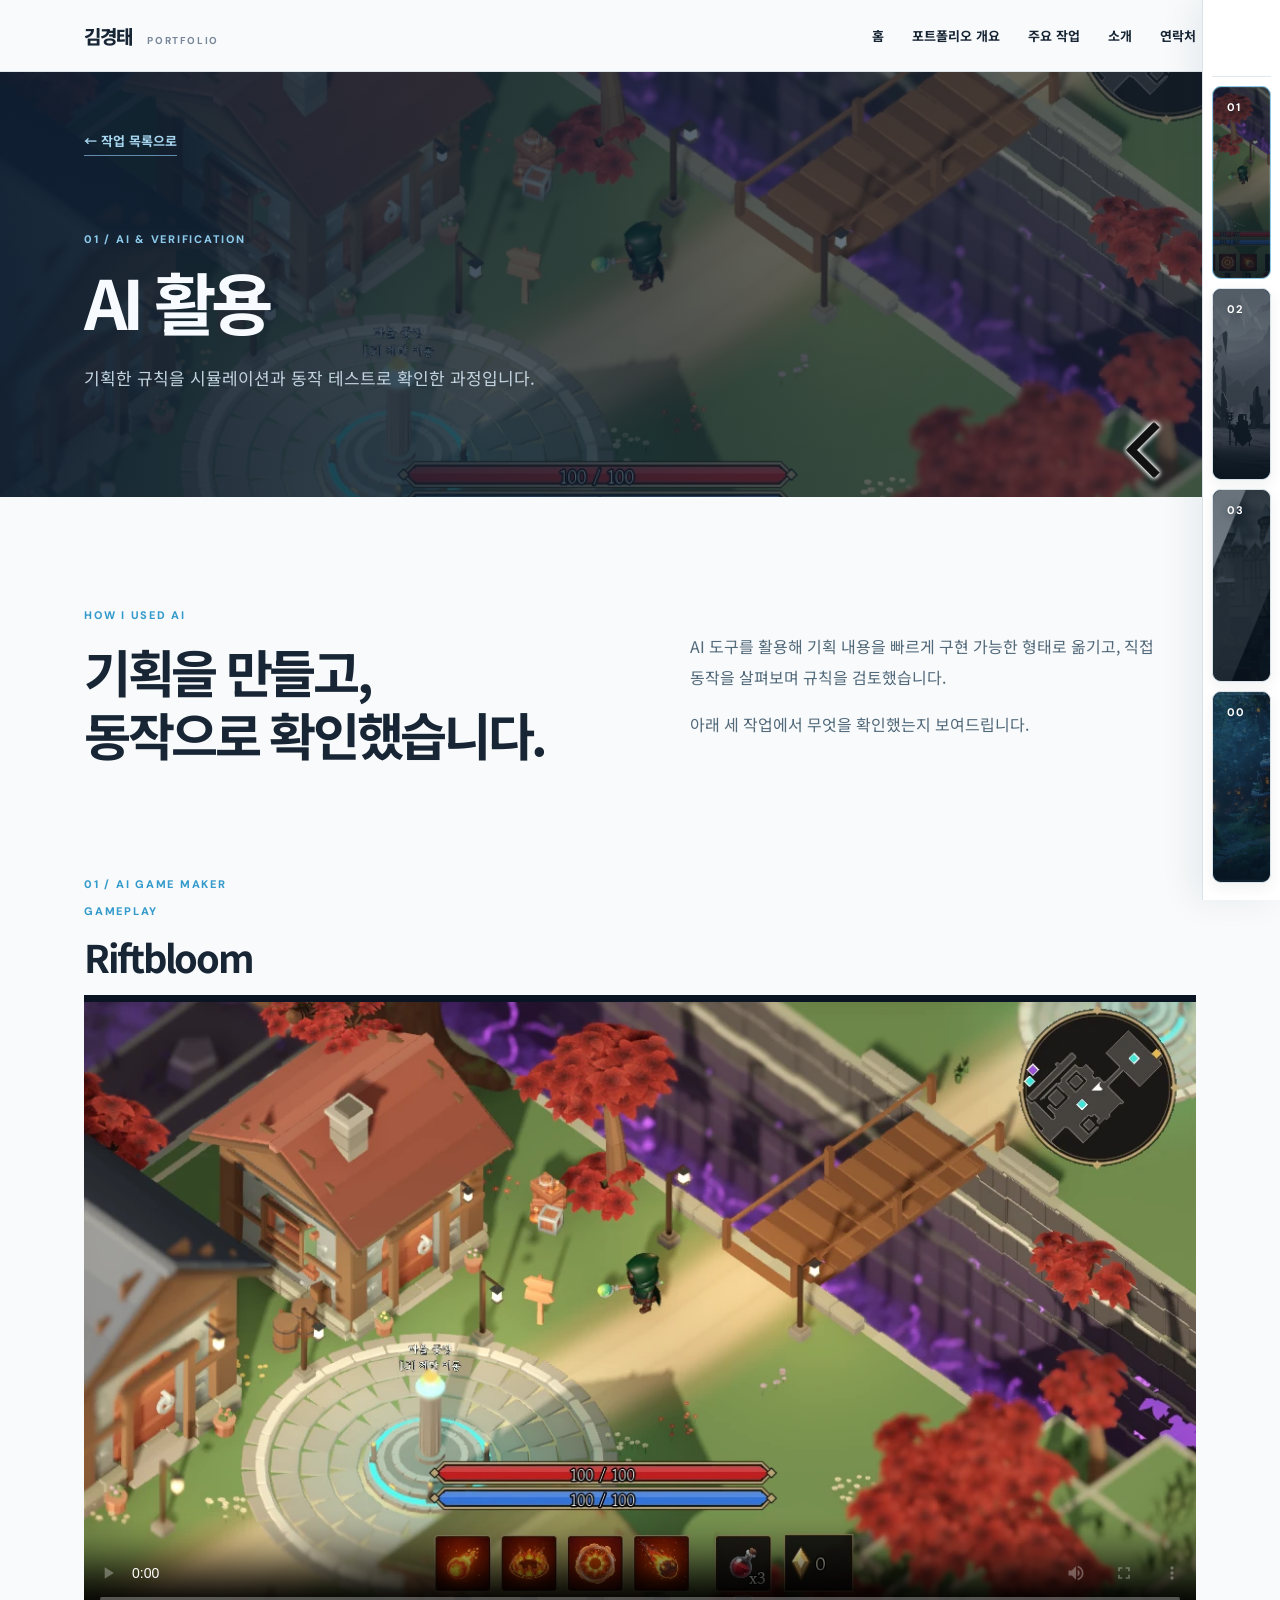
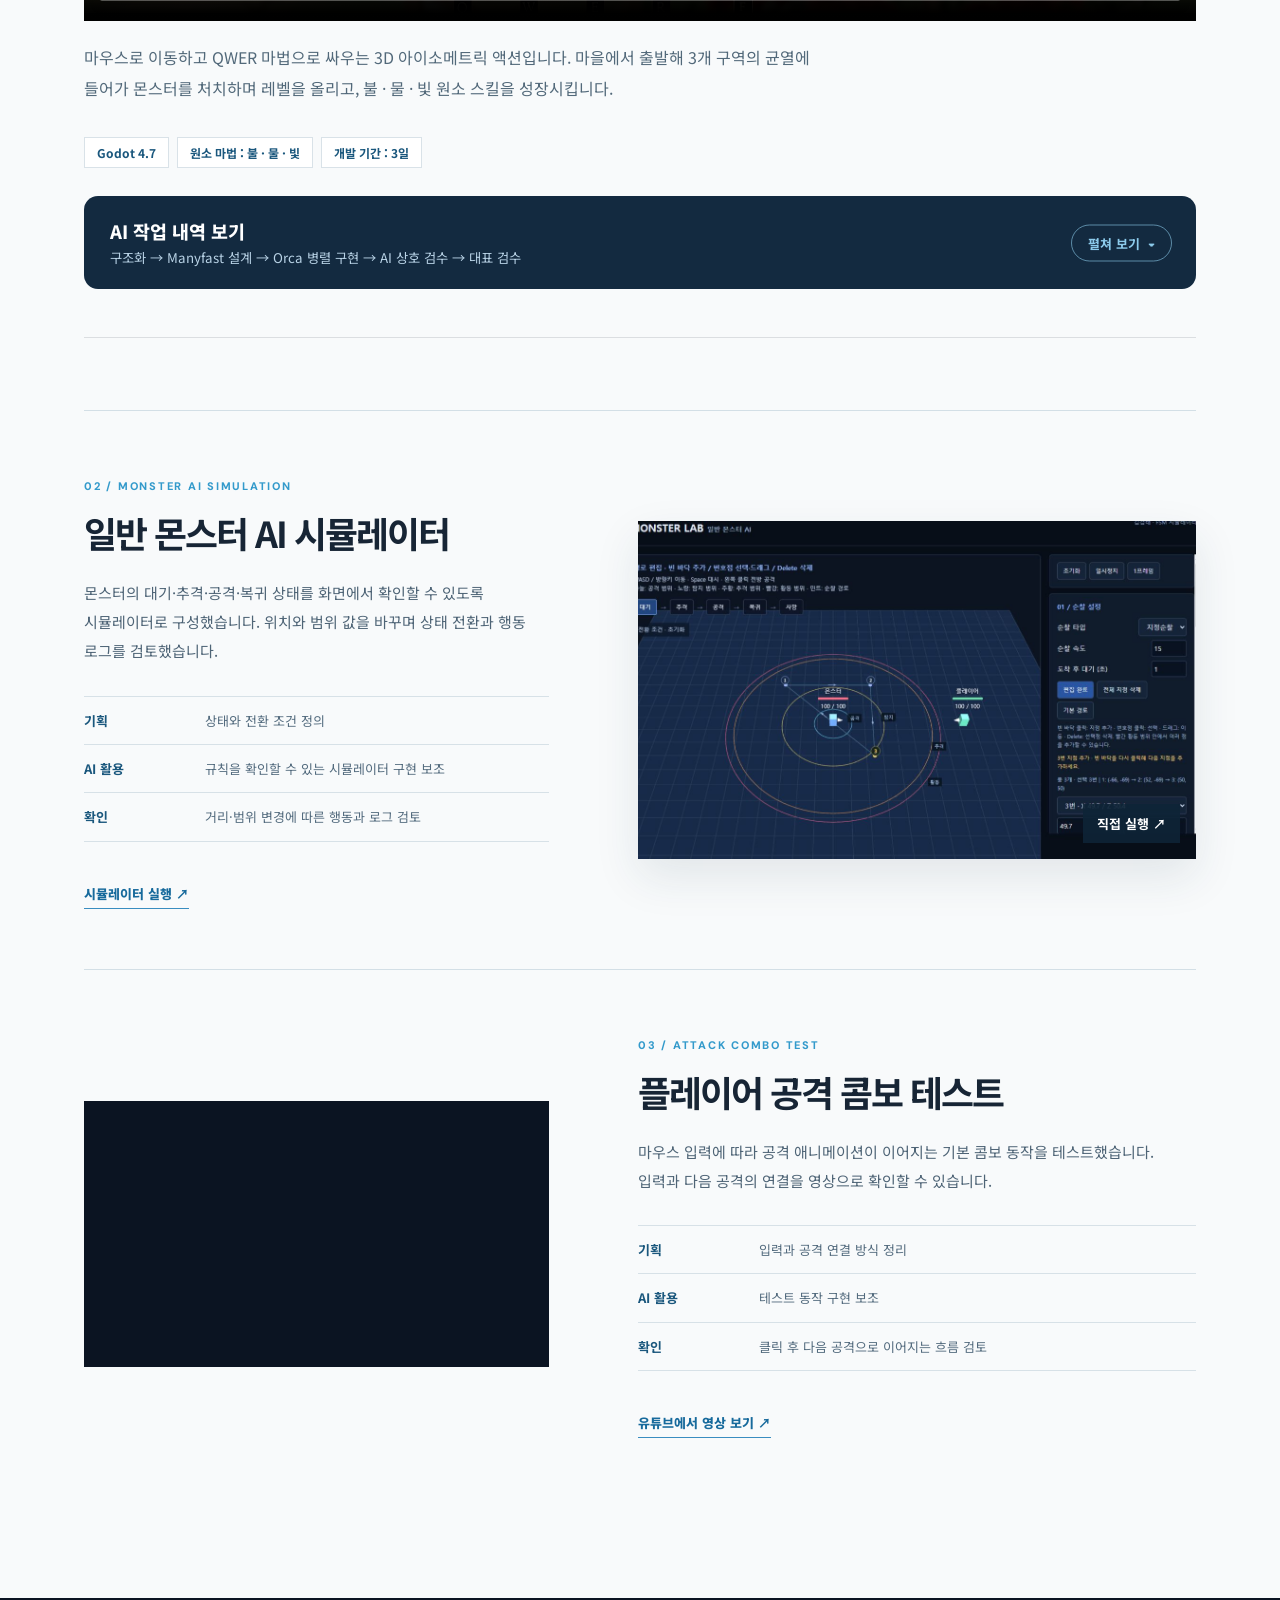
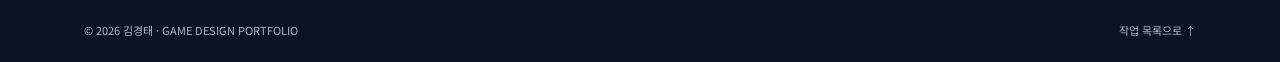
==== commit 233cdc02: "기능 명세 캡처를 탭으로 한 장씩 보기 Co-Authored-By: Claude Opus 5.5 <noreply@anthropic.com>" ====
--- a/ai.html
+++ b/ai.html
@@ -1,5 +1,5 @@
 <!doctype html>
-<html lang="ko"><head><meta charset="utf-8"><meta name="viewport" content="width=device-width, initial-scale=1"><meta name="theme-color" content="#0b1422"><meta name="description" content="김경태의 AI 활용 게임 기획 검증 과정"><title>AI 활용 | 김경태 게임 기획 포트폴리오</title><link rel="preconnect" href="https://fonts.googleapis.com"><link rel="preconnect" href="https://fonts.gstatic.com" crossorigin><link href="https://fonts.googleapis.com/css2?family=DM+Sans:wght@400;500;600;700&family=Noto+Sans+KR:wght@400;500;600;700;800&display=swap" rel="stylesheet"><link rel="stylesheet" href="portfolio-v2.css?v=riftbloom-20261123c"><link rel="stylesheet" href="dethdore.css?v=16"><script src="detail-pages.js" defer></script></head><body><a class="skip" href="#main">본문으로 건너뛰기</a><header class="site-header"><div class="shell header-inner"><a class="brand" href="index.html#home">김경태 <span>PORTFOLIO</span></a><button class="menu-button" type="button" aria-label="메뉴 열기" aria-expanded="false" aria-controls="site-nav">☰</button><nav id="site-nav" aria-label="주 메뉴"><a href="index.html#home">홈</a><a href="index.html#overview">포트폴리오 개요</a><a href="index.html#work">주요 작업</a><a href="index.html#about">소개</a><a href="index.html#contact">연락처</a></nav></div></header><main id="main"><section class="detail-hero"><div class="detail-hero-bg" aria-hidden="true"><video src="riftbloom-loop.mp4" poster="riftbloom-cover.webp" autoplay muted loop playsinline></video></div><div class="shell"><a class="detail-back" href="index.html#work">← 작업 목록으로</a><p class="eyebrow">01 / AI & VERIFICATION</p><h1>AI 활용</h1><p>기획한 규칙을 시뮬레이션과 동작 테스트로 확인한 과정입니다.</p></div></section>
+<html lang="ko"><head><meta charset="utf-8"><meta name="viewport" content="width=device-width, initial-scale=1"><meta name="theme-color" content="#0b1422"><meta name="description" content="김경태의 AI 활용 게임 기획 검증 과정"><title>AI 활용 | 김경태 게임 기획 포트폴리오</title><link rel="preconnect" href="https://fonts.googleapis.com"><link rel="preconnect" href="https://fonts.gstatic.com" crossorigin><link href="https://fonts.googleapis.com/css2?family=DM+Sans:wght@400;500;600;700&family=Noto+Sans+KR:wght@400;500;600;700;800&display=swap" rel="stylesheet"><link rel="stylesheet" href="portfolio-v2.css?v=riftbloom-20261123c"><link rel="stylesheet" href="dethdore.css?v=17"><script src="detail-pages.js" defer></script></head><body><a class="skip" href="#main">본문으로 건너뛰기</a><header class="site-header"><div class="shell header-inner"><a class="brand" href="index.html#home">김경태 <span>PORTFOLIO</span></a><button class="menu-button" type="button" aria-label="메뉴 열기" aria-expanded="false" aria-controls="site-nav">☰</button><nav id="site-nav" aria-label="주 메뉴"><a href="index.html#home">홈</a><a href="index.html#overview">포트폴리오 개요</a><a href="index.html#work">주요 작업</a><a href="index.html#about">소개</a><a href="index.html#contact">연락처</a></nav></div></header><main id="main"><section class="detail-hero"><div class="detail-hero-bg" aria-hidden="true"><video src="riftbloom-loop.mp4" poster="riftbloom-cover.webp" autoplay muted loop playsinline></video></div><div class="shell"><a class="detail-back" href="index.html#work">← 작업 목록으로</a><p class="eyebrow">01 / AI & VERIFICATION</p><h1>AI 활용</h1><p>기획한 규칙을 시뮬레이션과 동작 테스트로 확인한 과정입니다.</p></div></section>
 <section class="section detail-page-section"><div class="shell"><div class="ai-intro"><div><p class="eyebrow">HOW I USED AI</p><h2>기획을 만들고,<br>동작으로 확인했습니다.</h2></div><div><p>AI 도구를 활용해 기획 내용을 빠르게 구현 가능한 형태로 옮기고, 직접 동작을 살펴보며 규칙을 검토했습니다.</p><p>아래 세 작업에서 무엇을 확인했는지 보여드립니다.</p></div></div>
 <article class="dd-in-ai" id="dethdore"><span class="small-label">01 / AI GAME MAKER</span>
 <div class="dd-block" id="dd-game">
@@ -15,7 +15,7 @@
 <div class="dd-stats"><div><b>3일</b><span>개발 기간</span></div><div><b>4개</b><span>Orca 병렬 작업 방</span></div><div><b>70건+</b><span>작업 지시서</span></div></div>
 <ol class="dd-steps">
 <li><div class="dd-step-head"><em>1</em><div><b>구조화 · Markdown</b><span>대표(기획자)가 아이디어를 md 문서로 직접 구조화 · 핵심 루프, 시스템, 진행, 스킬, 범위를 표로 정리</span></div></div><div class="dd-shots"><img class="dd-shot" src="dethdore-structure.png" alt="구조화.md : 시스템·진행·스킬 구조 표" loading="lazy"></div></li>
-<li><div class="dd-step-head"><em>2</em><div><b>설계 확정 · Manyfast</b><span>유저 플로우와 기능 명세서를 Manyfast로 정리해 확정</span></div></div><p class="dd-sub-label">기능 명세</p><div class="dd-mf dd-mf-wide"><figure><img class="dd-zoom" src="dethdore-mf-spec-1.webp?v=1" alt="기능 명세 1 : 카메라·이동·공격·마나·사망" loading="lazy"><figcaption>1 · 카메라·이동·공격·마나·사망</figcaption></figure><figure><img class="dd-zoom" src="dethdore-mf-spec-2.webp?v=1" alt="기능 명세 2 : 몬스터·보스·아이템·팻말" loading="lazy"><figcaption>2 · 몬스터·보스·아이템·팻말</figcaption></figure><figure><img class="dd-zoom" src="dethdore-mf-spec-3.webp?v=1" alt="기능 명세 3 : 월드·균열·HUD" loading="lazy"><figcaption>3 · 월드·균열·HUD</figcaption></figure><figure><img class="dd-zoom" src="dethdore-mf-spec-4.webp?v=1" alt="기능 명세 4 : 원소 스킬·스킬트리" loading="lazy"><figcaption>4 · 원소 스킬·스킬트리</figcaption></figure></div><p class="dd-sub-label">유저 플로우</p><div class="dd-mf"><figure><img class="dd-zoom" src="dethdore-mf-flow-1.webp?v=1" alt="유저 플로우 1 : 게임 시작·마을" loading="lazy"><figcaption>1 · 게임 시작·마을</figcaption></figure><figure><img class="dd-zoom" src="dethdore-mf-flow-2.webp?v=1" alt="유저 플로우 2 : 전투·사망 분기" loading="lazy"><figcaption>2 · 전투·사망 분기</figcaption></figure><figure><img class="dd-zoom" src="dethdore-mf-flow-3.webp?v=1" alt="유저 플로우 3 : 균열 2 엘리트" loading="lazy"><figcaption>3 · 균열 2 엘리트</figcaption></figure></div></li>
+<li><div class="dd-step-head"><em>2</em><div><b>설계 확정 · Manyfast</b><span>유저 플로우와 기능 명세서를 Manyfast로 정리해 확정</span></div></div><p class="dd-sub-label">기능 명세 · 탭을 눌러 4장 넘겨 보기</p><div class="dd-tabs"><input type="radio" name="mfspec" id="mfs1" checked><input type="radio" name="mfspec" id="mfs2"><input type="radio" name="mfspec" id="mfs3"><input type="radio" name="mfspec" id="mfs4"><div class="dd-tab-bar"><label for="mfs1">1 · 카메라·이동·공격·마나·사망</label><label for="mfs2">2 · 몬스터·보스·아이템·팻말</label><label for="mfs3">3 · 월드·균열·HUD</label><label for="mfs4">4 · 원소 스킬·스킬트리</label></div><div class="dd-mf dd-mf-wide"><figure><img class="dd-zoom" src="dethdore-mf-spec-1.webp?v=1" alt="기능 명세 1 : 카메라·이동·공격·마나·사망" loading="lazy"><figcaption>1 · 카메라·이동·공격·마나·사망</figcaption></figure><figure><img class="dd-zoom" src="dethdore-mf-spec-2.webp?v=1" alt="기능 명세 2 : 몬스터·보스·아이템·팻말" loading="lazy"><figcaption>2 · 몬스터·보스·아이템·팻말</figcaption></figure><figure><img class="dd-zoom" src="dethdore-mf-spec-3.webp?v=1" alt="기능 명세 3 : 월드·균열·HUD" loading="lazy"><figcaption>3 · 월드·균열·HUD</figcaption></figure><figure><img class="dd-zoom" src="dethdore-mf-spec-4.webp?v=1" alt="기능 명세 4 : 원소 스킬·스킬트리" loading="lazy"><figcaption>4 · 원소 스킬·스킬트리</figcaption></figure></div></div><p class="dd-sub-label">유저 플로우</p><div class="dd-mf"><figure><img class="dd-zoom" src="dethdore-mf-flow-1.webp?v=1" alt="유저 플로우 1 : 게임 시작·마을" loading="lazy"><figcaption>1 · 게임 시작·마을</figcaption></figure><figure><img class="dd-zoom" src="dethdore-mf-flow-2.webp?v=1" alt="유저 플로우 2 : 전투·사망 분기" loading="lazy"><figcaption>2 · 전투·사망 분기</figcaption></figure><figure><img class="dd-zoom" src="dethdore-mf-flow-3.webp?v=1" alt="유저 플로우 3 : 균열 2 엘리트" loading="lazy"><figcaption>3 · 균열 2 엘리트</figcaption></figure></div></li>
 <li><div class="dd-step-head"><em>3</em><div><b>병렬 구현 · Orca</b><span>디렉터(Claude Code)가 지시서를 나눠 4개 방이 동시에 작업</span></div></div>
 <div class="dd-rooms dd-rooms-sm"><div class="dd-node"><b>플레이어 방</b><ul><li>롤식 레벨업 · 하단 HUD</li><li>물 스킬 다듬기</li><li>빛 줄기 스킬</li><li>순간이동 이펙트 교체</li></ul></div><div class="dd-node"><b>몬스터 방</b><ul><li>무조건 추격 + 길찾기</li><li>소환표 기반 스포너</li><li>보스 = 엘리트 강화형</li><li>균열 1 몬스터 등장 연출</li></ul></div><div class="dd-node"><b>레벨 방</b><ul><li>시작 구역 정화 · 제단 순간이동</li><li>마을 배치 정리</li><li>숲 분위기 · 성벽 경계</li><li>큰 소용돌이 균열</li></ul></div><div class="dd-node"><b>균열 레벨 방</b><ul><li>균열 내부 맵 배치</li><li>균열 2 엘리트 표시 정리</li></ul></div></div>
 <p class="dd-sub-label">HUD · 기획 후 AI 작업 방이 구현 (이미지 없이 코드로 그림)</p><div class="dd-hud"><figure><img class="dd-zoom" src="dethdore-hud-bar.webp?v=2" alt="HP·MP 바와 스킬 슬롯" loading="lazy"><figcaption>HP·MP 바 · 스킬 슬롯 · 쿨타임 · 포션 · 조각</figcaption></figure><figure><img class="dd-zoom" src="dethdore-death.webp?v=2" alt="사망 시 부활 선택 창" loading="lazy"><figcaption>사망 창 · 부활 횟수 · 제자리 부활 / 마을 귀환</figcaption></figure></div><p class="dd-sub-label">스킬 아이콘 · Gemini로 제작 (대표가 프롬프트 작성 → Gemini 생성 → 256px 정리)</p><div class="dd-icons"><figure><img class="dd-zoom" src="dethdore-icon-fire_fireball.png" alt="화염구 스킬 아이콘" loading="lazy"><figcaption>화염구</figcaption></figure><figure><img class="dd-zoom" src="dethdore-icon-fire_field.png" alt="불꽃 장판 스킬 아이콘" loading="lazy"><figcaption>불꽃 장판</figcaption></figure><figure><img class="dd-zoom" src="dethdore-icon-fire_burst.png" alt="화염 폭발 스킬 아이콘" loading="lazy"><figcaption>화염 폭발</figcaption></figure><figure><img class="dd-zoom" src="dethdore-icon-fire_meteor.png" alt="메테오 스킬 아이콘" loading="lazy"><figcaption>메테오</figcaption></figure><figure><img class="dd-zoom" src="dethdore-icon-water_stream.png" alt="물줄기 스킬 아이콘" loading="lazy"><figcaption>물줄기</figcaption></figure><figure><img class="dd-zoom" src="dethdore-icon-water_wave.png" alt="물결 스킬 아이콘" loading="lazy"><figcaption>물결</figcaption></figure><figure><img class="dd-zoom" src="dethdore-icon-water_shield.png" alt="물방울 방벽 스킬 아이콘" loading="lazy"><figcaption>물방울 방벽</figcaption></figure><figure><img class="dd-zoom" src="dethdore-icon-water_tsunami.png" alt="해일 스킬 아이콘" loading="lazy"><figcaption>해일</figcaption></figure><figure><img class="dd-zoom" src="dethdore-icon-light_flash.png" alt="빛 구슬 스킬 아이콘" loading="lazy"><figcaption>빛 구슬</figcaption></figure><figure><img class="dd-zoom" src="dethdore-icon-light_sanctuary.png" alt="빛 정령 스킬 아이콘" loading="lazy"><figcaption>빛 정령</figcaption></figure><figure><img class="dd-zoom" src="dethdore-icon-light_orb.png" alt="치유의 빛살 스킬 아이콘" loading="lazy"><figcaption>치유의 빛살</figcaption></figure><figure><img class="dd-zoom" src="dethdore-icon-light_purge.png" alt="빛기둥 스킬 아이콘" loading="lazy"><figcaption>빛기둥</figcaption></figure></div>
--- a/dethdore.css
+++ b/dethdore.css
@@ -156,3 +156,17 @@
 .dd-hud figcaption{font-size:11px;color:#647386;margin-top:4px}
 @media(max-width:850px){.dd-hud{grid-template-columns:1fr}}
 @media(max-width:500px){.dd-hud{margin-left:0}}
+
+/* 기능 명세 : 탭으로 한 장씩 크게 (대표 2026-11-26) */
+.dd-tabs{margin-left:54px;max-width:900px}
+.dd-tabs>input{position:absolute;opacity:0;pointer-events:none}
+.dd-tab-bar{display:flex;flex-wrap:wrap;gap:6px;margin-bottom:10px}
+.dd-tab-bar label{cursor:pointer;font-size:13px;font-weight:700;color:#1a577d;background:#fff;border:1px solid rgba(11,20,34,.14);border-radius:999px;padding:7px 14px}
+.dd-tab-bar label:hover{border-color:#339acb}
+.dd-tabs .dd-mf-wide{margin-left:0;max-width:none}
+.dd-tabs .dd-mf-wide figure{display:none}
+.dd-tabs .dd-mf-wide figcaption{display:none}
+#mfs1:checked~.dd-mf figure:nth-child(1),#mfs2:checked~.dd-mf figure:nth-child(2),#mfs3:checked~.dd-mf figure:nth-child(3),#mfs4:checked~.dd-mf figure:nth-child(4){display:block}
+#mfs1:checked~.dd-tab-bar label[for=mfs1],#mfs2:checked~.dd-tab-bar label[for=mfs2],#mfs3:checked~.dd-tab-bar label[for=mfs3],#mfs4:checked~.dd-tab-bar label[for=mfs4]{background:#132a40;border-color:#132a40;color:#fff}
+#mfs1:focus-visible~.dd-tab-bar label[for=mfs1],#mfs2:focus-visible~.dd-tab-bar label[for=mfs2],#mfs3:focus-visible~.dd-tab-bar label[for=mfs3],#mfs4:focus-visible~.dd-tab-bar label[for=mfs4]{outline:3px solid #8ccbeb;outline-offset:2px}
+@media(max-width:500px){.dd-tabs{margin-left:0}}
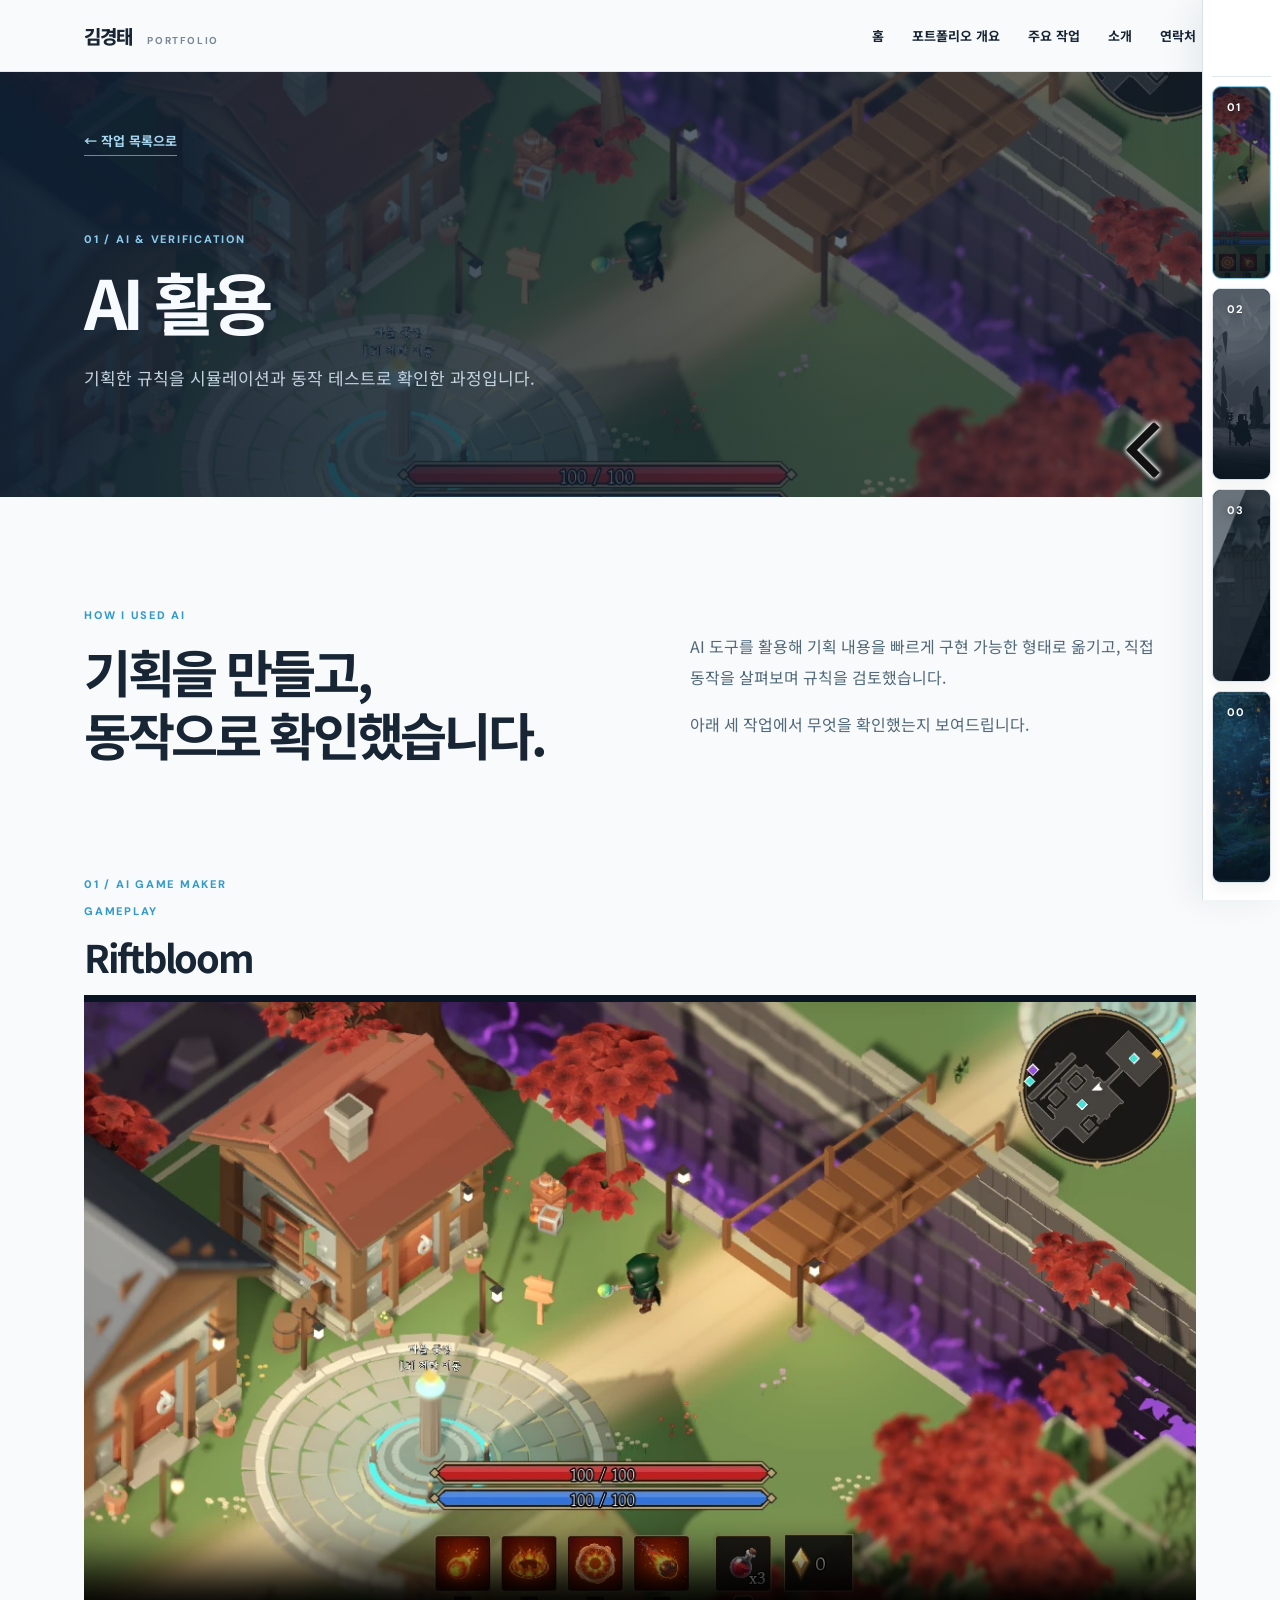
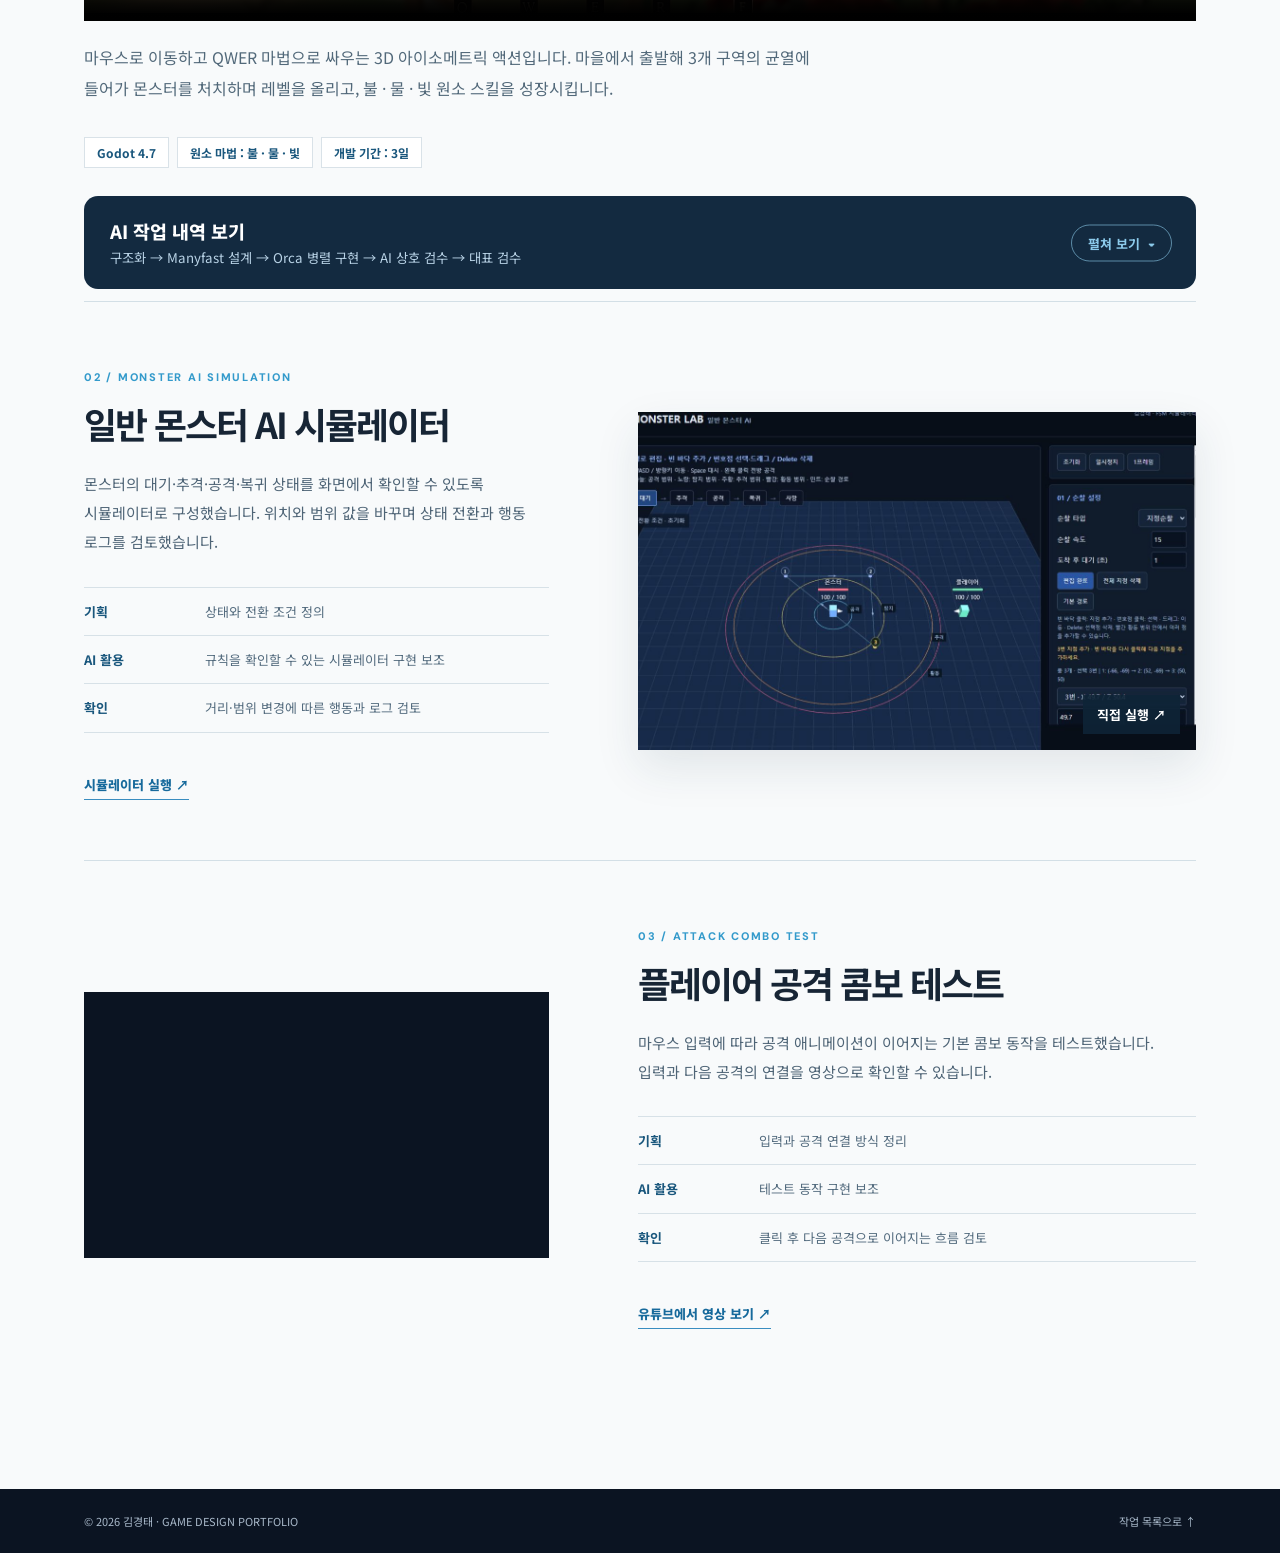
==== commit 45e0cc33: "Riftbloom과 다음 작업 사이 중복 구분선 제거 Co-Authored-By: Claude Opus 5.5 <noreply@anthropic.com>" ====
--- a/ai.html
+++ b/ai.html
@@ -1,5 +1,5 @@
 <!doctype html>
-<html lang="ko"><head><meta charset="utf-8"><meta name="viewport" content="width=device-width, initial-scale=1"><meta name="theme-color" content="#0b1422"><meta name="description" content="김경태의 AI 활용 게임 기획 검증 과정"><title>AI 활용 | 김경태 게임 기획 포트폴리오</title><link rel="preconnect" href="https://fonts.googleapis.com"><link rel="preconnect" href="https://fonts.gstatic.com" crossorigin><link href="https://fonts.googleapis.com/css2?family=DM+Sans:wght@400;500;600;700&family=Noto+Sans+KR:wght@400;500;600;700;800&display=swap" rel="stylesheet"><link rel="stylesheet" href="portfolio-v2.css?v=riftbloom-20261123c"><link rel="stylesheet" href="dethdore.css?v=17"><script src="detail-pages.js" defer></script></head><body><a class="skip" href="#main">본문으로 건너뛰기</a><header class="site-header"><div class="shell header-inner"><a class="brand" href="index.html#home">김경태 <span>PORTFOLIO</span></a><button class="menu-button" type="button" aria-label="메뉴 열기" aria-expanded="false" aria-controls="site-nav">☰</button><nav id="site-nav" aria-label="주 메뉴"><a href="index.html#home">홈</a><a href="index.html#overview">포트폴리오 개요</a><a href="index.html#work">주요 작업</a><a href="index.html#about">소개</a><a href="index.html#contact">연락처</a></nav></div></header><main id="main"><section class="detail-hero"><div class="detail-hero-bg" aria-hidden="true"><video src="riftbloom-loop.mp4" poster="riftbloom-cover.webp" autoplay muted loop playsinline></video></div><div class="shell"><a class="detail-back" href="index.html#work">← 작업 목록으로</a><p class="eyebrow">01 / AI & VERIFICATION</p><h1>AI 활용</h1><p>기획한 규칙을 시뮬레이션과 동작 테스트로 확인한 과정입니다.</p></div></section>
+<html lang="ko"><head><meta charset="utf-8"><meta name="viewport" content="width=device-width, initial-scale=1"><meta name="theme-color" content="#0b1422"><meta name="description" content="김경태의 AI 활용 게임 기획 검증 과정"><title>AI 활용 | 김경태 게임 기획 포트폴리오</title><link rel="preconnect" href="https://fonts.googleapis.com"><link rel="preconnect" href="https://fonts.gstatic.com" crossorigin><link href="https://fonts.googleapis.com/css2?family=DM+Sans:wght@400;500;600;700&family=Noto+Sans+KR:wght@400;500;600;700;800&display=swap" rel="stylesheet"><link rel="stylesheet" href="portfolio-v2.css?v=riftbloom-20261123c"><link rel="stylesheet" href="dethdore.css?v=20"><script src="detail-pages.js" defer></script></head><body><a class="skip" href="#main">본문으로 건너뛰기</a><header class="site-header"><div class="shell header-inner"><a class="brand" href="index.html#home">김경태 <span>PORTFOLIO</span></a><button class="menu-button" type="button" aria-label="메뉴 열기" aria-expanded="false" aria-controls="site-nav">☰</button><nav id="site-nav" aria-label="주 메뉴"><a href="index.html#home">홈</a><a href="index.html#overview">포트폴리오 개요</a><a href="index.html#work">주요 작업</a><a href="index.html#about">소개</a><a href="index.html#contact">연락처</a></nav></div></header><main id="main"><section class="detail-hero"><div class="detail-hero-bg" aria-hidden="true"><video src="riftbloom-loop.mp4" poster="riftbloom-cover.webp" autoplay muted loop playsinline></video></div><div class="shell"><a class="detail-back" href="index.html#work">← 작업 목록으로</a><p class="eyebrow">01 / AI & VERIFICATION</p><h1>AI 활용</h1><p>기획한 규칙을 시뮬레이션과 동작 테스트로 확인한 과정입니다.</p></div></section>
 <section class="section detail-page-section"><div class="shell"><div class="ai-intro"><div><p class="eyebrow">HOW I USED AI</p><h2>기획을 만들고,<br>동작으로 확인했습니다.</h2></div><div><p>AI 도구를 활용해 기획 내용을 빠르게 구현 가능한 형태로 옮기고, 직접 동작을 살펴보며 규칙을 검토했습니다.</p><p>아래 세 작업에서 무엇을 확인했는지 보여드립니다.</p></div></div>
 <article class="dd-in-ai" id="dethdore"><span class="small-label">01 / AI GAME MAKER</span>
 <div class="dd-block" id="dd-game">
@@ -15,10 +15,10 @@
 <div class="dd-stats"><div><b>3일</b><span>개발 기간</span></div><div><b>4개</b><span>Orca 병렬 작업 방</span></div><div><b>70건+</b><span>작업 지시서</span></div></div>
 <ol class="dd-steps">
 <li><div class="dd-step-head"><em>1</em><div><b>구조화 · Markdown</b><span>대표(기획자)가 아이디어를 md 문서로 직접 구조화 · 핵심 루프, 시스템, 진행, 스킬, 범위를 표로 정리</span></div></div><div class="dd-shots"><img class="dd-shot" src="dethdore-structure.png" alt="구조화.md : 시스템·진행·스킬 구조 표" loading="lazy"></div></li>
-<li><div class="dd-step-head"><em>2</em><div><b>설계 확정 · Manyfast</b><span>유저 플로우와 기능 명세서를 Manyfast로 정리해 확정</span></div></div><p class="dd-sub-label">기능 명세 · 탭을 눌러 4장 넘겨 보기</p><div class="dd-tabs"><input type="radio" name="mfspec" id="mfs1" checked><input type="radio" name="mfspec" id="mfs2"><input type="radio" name="mfspec" id="mfs3"><input type="radio" name="mfspec" id="mfs4"><div class="dd-tab-bar"><label for="mfs1">1 · 카메라·이동·공격·마나·사망</label><label for="mfs2">2 · 몬스터·보스·아이템·팻말</label><label for="mfs3">3 · 월드·균열·HUD</label><label for="mfs4">4 · 원소 스킬·스킬트리</label></div><div class="dd-mf dd-mf-wide"><figure><img class="dd-zoom" src="dethdore-mf-spec-1.webp?v=1" alt="기능 명세 1 : 카메라·이동·공격·마나·사망" loading="lazy"><figcaption>1 · 카메라·이동·공격·마나·사망</figcaption></figure><figure><img class="dd-zoom" src="dethdore-mf-spec-2.webp?v=1" alt="기능 명세 2 : 몬스터·보스·아이템·팻말" loading="lazy"><figcaption>2 · 몬스터·보스·아이템·팻말</figcaption></figure><figure><img class="dd-zoom" src="dethdore-mf-spec-3.webp?v=1" alt="기능 명세 3 : 월드·균열·HUD" loading="lazy"><figcaption>3 · 월드·균열·HUD</figcaption></figure><figure><img class="dd-zoom" src="dethdore-mf-spec-4.webp?v=1" alt="기능 명세 4 : 원소 스킬·스킬트리" loading="lazy"><figcaption>4 · 원소 스킬·스킬트리</figcaption></figure></div></div><p class="dd-sub-label">유저 플로우</p><div class="dd-mf"><figure><img class="dd-zoom" src="dethdore-mf-flow-1.webp?v=1" alt="유저 플로우 1 : 게임 시작·마을" loading="lazy"><figcaption>1 · 게임 시작·마을</figcaption></figure><figure><img class="dd-zoom" src="dethdore-mf-flow-2.webp?v=1" alt="유저 플로우 2 : 전투·사망 분기" loading="lazy"><figcaption>2 · 전투·사망 분기</figcaption></figure><figure><img class="dd-zoom" src="dethdore-mf-flow-3.webp?v=1" alt="유저 플로우 3 : 균열 2 엘리트" loading="lazy"><figcaption>3 · 균열 2 엘리트</figcaption></figure></div></li>
+<li><div class="dd-step-head"><em>2</em><div><b>설계 확정 · Manyfast</b><span>유저 플로우와 기능 명세서를 Manyfast로 정리해 확정</span></div></div><p class="dd-sub-label">기능 명세 · 눌러서 크게 보기</p><div class="dd-mf"><figure><img class="dd-zoom" src="dethdore-mf-spec-1.webp?v=1" alt="기능 명세 1 : 카메라·이동·공격·마나·사망" loading="lazy"><figcaption>1 · 카메라·이동·공격·마나·사망</figcaption></figure><figure><img class="dd-zoom" src="dethdore-mf-spec-2.webp?v=1" alt="기능 명세 2 : 몬스터·보스·아이템·팻말" loading="lazy"><figcaption>2 · 몬스터·보스·아이템·팻말</figcaption></figure><figure><img class="dd-zoom" src="dethdore-mf-spec-3.webp?v=1" alt="기능 명세 3 : 월드·균열·HUD" loading="lazy"><figcaption>3 · 월드·균열·HUD</figcaption></figure><figure><img class="dd-zoom" src="dethdore-mf-spec-4.webp?v=1" alt="기능 명세 4 : 원소 스킬·스킬트리" loading="lazy"><figcaption>4 · 원소 스킬·스킬트리</figcaption></figure></div><p class="dd-sub-label">유저 플로우 · 눌러서 크게 보기</p><div class="dd-mf"><figure><img class="dd-zoom" src="dethdore-mf-flow-1.webp?v=1" alt="유저 플로우 1 : 게임 시작·마을" loading="lazy"><figcaption>1 · 게임 시작·마을</figcaption></figure><figure><img class="dd-zoom" src="dethdore-mf-flow-2.webp?v=1" alt="유저 플로우 2 : 전투·사망 분기" loading="lazy"><figcaption>2 · 전투·사망 분기</figcaption></figure><figure><img class="dd-zoom" src="dethdore-mf-flow-3.webp?v=1" alt="유저 플로우 3 : 균열 2 엘리트" loading="lazy"><figcaption>3 · 균열 2 엘리트</figcaption></figure></div></li>
 <li><div class="dd-step-head"><em>3</em><div><b>병렬 구현 · Orca</b><span>디렉터(Claude Code)가 지시서를 나눠 4개 방이 동시에 작업</span></div></div>
 <div class="dd-rooms dd-rooms-sm"><div class="dd-node"><b>플레이어 방</b><ul><li>롤식 레벨업 · 하단 HUD</li><li>물 스킬 다듬기</li><li>빛 줄기 스킬</li><li>순간이동 이펙트 교체</li></ul></div><div class="dd-node"><b>몬스터 방</b><ul><li>무조건 추격 + 길찾기</li><li>소환표 기반 스포너</li><li>보스 = 엘리트 강화형</li><li>균열 1 몬스터 등장 연출</li></ul></div><div class="dd-node"><b>레벨 방</b><ul><li>시작 구역 정화 · 제단 순간이동</li><li>마을 배치 정리</li><li>숲 분위기 · 성벽 경계</li><li>큰 소용돌이 균열</li></ul></div><div class="dd-node"><b>균열 레벨 방</b><ul><li>균열 내부 맵 배치</li><li>균열 2 엘리트 표시 정리</li></ul></div></div>
-<p class="dd-sub-label">HUD · 기획 후 AI 작업 방이 구현 (이미지 없이 코드로 그림)</p><div class="dd-hud"><figure><img class="dd-zoom" src="dethdore-hud-bar.webp?v=2" alt="HP·MP 바와 스킬 슬롯" loading="lazy"><figcaption>HP·MP 바 · 스킬 슬롯 · 쿨타임 · 포션 · 조각</figcaption></figure><figure><img class="dd-zoom" src="dethdore-death.webp?v=2" alt="사망 시 부활 선택 창" loading="lazy"><figcaption>사망 창 · 부활 횟수 · 제자리 부활 / 마을 귀환</figcaption></figure></div><p class="dd-sub-label">스킬 아이콘 · Gemini로 제작 (대표가 프롬프트 작성 → Gemini 생성 → 256px 정리)</p><div class="dd-icons"><figure><img class="dd-zoom" src="dethdore-icon-fire_fireball.png" alt="화염구 스킬 아이콘" loading="lazy"><figcaption>화염구</figcaption></figure><figure><img class="dd-zoom" src="dethdore-icon-fire_field.png" alt="불꽃 장판 스킬 아이콘" loading="lazy"><figcaption>불꽃 장판</figcaption></figure><figure><img class="dd-zoom" src="dethdore-icon-fire_burst.png" alt="화염 폭발 스킬 아이콘" loading="lazy"><figcaption>화염 폭발</figcaption></figure><figure><img class="dd-zoom" src="dethdore-icon-fire_meteor.png" alt="메테오 스킬 아이콘" loading="lazy"><figcaption>메테오</figcaption></figure><figure><img class="dd-zoom" src="dethdore-icon-water_stream.png" alt="물줄기 스킬 아이콘" loading="lazy"><figcaption>물줄기</figcaption></figure><figure><img class="dd-zoom" src="dethdore-icon-water_wave.png" alt="물결 스킬 아이콘" loading="lazy"><figcaption>물결</figcaption></figure><figure><img class="dd-zoom" src="dethdore-icon-water_shield.png" alt="물방울 방벽 스킬 아이콘" loading="lazy"><figcaption>물방울 방벽</figcaption></figure><figure><img class="dd-zoom" src="dethdore-icon-water_tsunami.png" alt="해일 스킬 아이콘" loading="lazy"><figcaption>해일</figcaption></figure><figure><img class="dd-zoom" src="dethdore-icon-light_flash.png" alt="빛 구슬 스킬 아이콘" loading="lazy"><figcaption>빛 구슬</figcaption></figure><figure><img class="dd-zoom" src="dethdore-icon-light_sanctuary.png" alt="빛 정령 스킬 아이콘" loading="lazy"><figcaption>빛 정령</figcaption></figure><figure><img class="dd-zoom" src="dethdore-icon-light_orb.png" alt="치유의 빛살 스킬 아이콘" loading="lazy"><figcaption>치유의 빛살</figcaption></figure><figure><img class="dd-zoom" src="dethdore-icon-light_purge.png" alt="빛기둥 스킬 아이콘" loading="lazy"><figcaption>빛기둥</figcaption></figure></div>
+<p class="dd-sub-label">HUD · 기획 후 AI 작업 방이 구현 (이미지 없이 코드로 그림)</p><div class="dd-hud"><figure><img class="dd-zoom" src="dethdore-hud-bar.webp?v=2" alt="HP·MP 바와 스킬 슬롯" loading="lazy"><figcaption>HP·MP 바 · 스킬 슬롯 · 쿨타임 · 포션 · 조각</figcaption></figure><figure><img class="dd-zoom" src="dethdore-death.webp?v=2" alt="사망 시 부활 선택 창" loading="lazy"><figcaption>사망 창 · 부활 횟수 · 제자리 부활 / 마을 귀환</figcaption></figure></div><p class="dd-sub-label">스킬 아이콘 · Claude가 Gemini에 요청해 이미지 리소스 생성 (256px 정리)</p><div class="dd-icons"><figure><img class="dd-zoom" src="dethdore-icon-fire_fireball.png" alt="화염구 스킬 아이콘" loading="lazy"><figcaption>화염구</figcaption></figure><figure><img class="dd-zoom" src="dethdore-icon-fire_field.png" alt="불꽃 장판 스킬 아이콘" loading="lazy"><figcaption>불꽃 장판</figcaption></figure><figure><img class="dd-zoom" src="dethdore-icon-fire_burst.png" alt="화염 폭발 스킬 아이콘" loading="lazy"><figcaption>화염 폭발</figcaption></figure><figure><img class="dd-zoom" src="dethdore-icon-fire_meteor.png" alt="메테오 스킬 아이콘" loading="lazy"><figcaption>메테오</figcaption></figure><figure><img class="dd-zoom" src="dethdore-icon-water_stream.png" alt="물줄기 스킬 아이콘" loading="lazy"><figcaption>물줄기</figcaption></figure><figure><img class="dd-zoom" src="dethdore-icon-water_wave.png" alt="물결 스킬 아이콘" loading="lazy"><figcaption>물결</figcaption></figure><figure><img class="dd-zoom" src="dethdore-icon-water_shield.png" alt="물방울 방벽 스킬 아이콘" loading="lazy"><figcaption>물방울 방벽</figcaption></figure><figure><img class="dd-zoom" src="dethdore-icon-water_tsunami.png" alt="해일 스킬 아이콘" loading="lazy"><figcaption>해일</figcaption></figure><figure><img class="dd-zoom" src="dethdore-icon-light_flash.png" alt="빛 구슬 스킬 아이콘" loading="lazy"><figcaption>빛 구슬</figcaption></figure><figure><img class="dd-zoom" src="dethdore-icon-light_sanctuary.png" alt="빛 정령 스킬 아이콘" loading="lazy"><figcaption>빛 정령</figcaption></figure><figure><img class="dd-zoom" src="dethdore-icon-light_orb.png" alt="치유의 빛살 스킬 아이콘" loading="lazy"><figcaption>치유의 빛살</figcaption></figure><figure><img class="dd-zoom" src="dethdore-icon-light_purge.png" alt="빛기둥 스킬 아이콘" loading="lazy"><figcaption>빛기둥</figcaption></figure></div>
 </li>
 <li><div class="dd-step-head"><em>4</em><div><b>상호 검수 · 안티그래비티 ↔ 클로드</b><span>한쪽이 구현하면 다른 쪽이 검토 · Godot 헤드리스 실행으로 에러 0 확인 · 보고서 작성</span></div></div><div class="dd-shots"><div class="dd-doc"><b>지시서 · next_P-21.md</b><pre>작업자: 클로드
 1. 순간이동 이펙트
@@ -34,9 +34,9 @@
 <li><div class="dd-step-head"><em>5</em><div><b>대표 검수</b><span>직접 플레이로 확인하고 수정 방향 결정 → 다시 2~4단계 반복</span></div></div></li>
 </ol>
 <div class="dd-map" aria-label="AI 활용 구조도"><p class="dd-map-title">AI 활용 구조도 · 누가 무엇을 맡았나</p><p class="dd-map-note">진행 순서가 아니라 역할 관계입니다. 진행 순서는 위 1~5단계에 있습니다.</p>
-<div class="dd-tier human"><i class="dd-tag">사람</i><b>대표 (기획자)</b><span>아이디어 구조화(md 문서) · 기획 · 설계 확정 · 직접 플레이 검수 · 커밋 결정</span><small>대표가 직접 쓴 도구</small><div class="dd-kit"><div><strong>Manyfast</strong>유저 플로우 · 기능 명세 확정</div><div><strong>Gemini</strong>대표가 프롬프트를 작성해 스킬 아이콘 생성</div></div></div>
+<div class="dd-tier human"><i class="dd-tag">사람</i><b>대표 (기획자)</b><span>아이디어 구조화(md 문서) · 기획 · 설계 확정 · 직접 플레이 검수 · 커밋 결정</span><small>대표가 직접 쓴 도구</small><div class="dd-kit dd-kit-one"><div><strong>Manyfast</strong>유저 플로우 · 기능 명세 확정</div></div></div>
 <div class="dd-link"><span>↓ 요청 · 확정한 설계</span><span>↑ 보고서 · 결과물</span></div>
-<div class="dd-tier"><i class="dd-tag">AI</i><b>Claude 디렉터 (Claude Code)</b><span>요청을 지시서(현상 · 기대 · 기준)로 정리 · 작업자 배정 · 보고서 확인</span></div>
+<div class="dd-tier"><i class="dd-tag">AI</i><b>Claude 디렉터 (Claude Code)</b><span>요청을 지시서(현상 · 기대 · 기준)로 정리 · 작업자 배정 · 보고서 확인</span><small>디렉터가 요청한 도구</small><div class="dd-kit dd-kit-one"><div><strong>Gemini</strong>Claude가 Gemini에 요청해 이미지 리소스 생성</div></div></div>
 <div class="dd-link"><span>↓ 지시서 배정</span><span>↑ 보고서</span></div>
 <div class="dd-tier"><i class="dd-tag">AI</i><b>구현 · 교차 검수</b><div class="dd-pair"><div><strong>Orca 작업 방 4개 (Claude)</strong>플레이어 · 몬스터 · 레벨 · 균열 레벨을 동시에 구현</div><em>⇄<small>교차 검수</small></em><div><strong>안티그래비티</strong>구현 또는 검토 담당</div></div><span>한쪽이 구현하면 다른 쪽이 검토 · Godot 헤드리스 실행으로 에러 0 확인 · 보고서 작성</span></div>
 <p class="dd-loop">↺ 대표가 직접 플레이로 확인 → 수정 방향을 다시 디렉터에게 요청 (반복)</p></div>
--- a/dethdore.css
+++ b/dethdore.css
@@ -44,7 +44,8 @@
 @media(max-width:500px){.dd-flow,.dd-tools{grid-template-columns:1fr}}
 
 /* ai.html 안 03번 항목 */
-.dd-in-ai{margin-bottom:72px;padding-bottom:48px;border-bottom:1px solid rgba(11,20,34,.12)}
+/* 구분선은 다음 작업(.portfolio-row)의 윗선 하나만 사용 */
+.dd-in-ai{padding-bottom:12px}
 .dd-in-ai>h3{margin:8px 0 32px}
 
 /* AI 작업 내역 접기 상자 (대표 2026-11-22 : 칸을 너무 차지) */
@@ -105,7 +106,6 @@
 .dd-steps .dd-icons figcaption{font-size:11px;margin-top:4px}
 .dd-mf{margin:0 0 4px 54px;display:grid;grid-template-columns:repeat(2,1fr);gap:12px;align-items:start}
 .dd-mf figure{margin:0}
-.dd-mf-wide{grid-template-columns:1fr;max-width:900px}
 .dd-mf img{width:100%;border:1px solid rgba(11,20,34,.12);border-radius:10px;background:#fff;display:block}
 .dd-mf figcaption{font-size:12px;color:#647386;margin-top:6px}
 /* AI 활용 구조도 : 역할 관계 (대표 2026-11-26) */
@@ -157,16 +157,10 @@
 @media(max-width:850px){.dd-hud{grid-template-columns:1fr}}
 @media(max-width:500px){.dd-hud{margin-left:0}}
 
-/* 기능 명세 : 탭으로 한 장씩 크게 (대표 2026-11-26) */
-.dd-tabs{margin-left:54px;max-width:900px}
-.dd-tabs>input{position:absolute;opacity:0;pointer-events:none}
-.dd-tab-bar{display:flex;flex-wrap:wrap;gap:6px;margin-bottom:10px}
-.dd-tab-bar label{cursor:pointer;font-size:13px;font-weight:700;color:#1a577d;background:#fff;border:1px solid rgba(11,20,34,.14);border-radius:999px;padding:7px 14px}
-.dd-tab-bar label:hover{border-color:#339acb}
-.dd-tabs .dd-mf-wide{margin-left:0;max-width:none}
-.dd-tabs .dd-mf-wide figure{display:none}
-.dd-tabs .dd-mf-wide figcaption{display:none}
-#mfs1:checked~.dd-mf figure:nth-child(1),#mfs2:checked~.dd-mf figure:nth-child(2),#mfs3:checked~.dd-mf figure:nth-child(3),#mfs4:checked~.dd-mf figure:nth-child(4){display:block}
-#mfs1:checked~.dd-tab-bar label[for=mfs1],#mfs2:checked~.dd-tab-bar label[for=mfs2],#mfs3:checked~.dd-tab-bar label[for=mfs3],#mfs4:checked~.dd-tab-bar label[for=mfs4]{background:#132a40;border-color:#132a40;color:#fff}
-#mfs1:focus-visible~.dd-tab-bar label[for=mfs1],#mfs2:focus-visible~.dd-tab-bar label[for=mfs2],#mfs3:focus-visible~.dd-tab-bar label[for=mfs3],#mfs4:focus-visible~.dd-tab-bar label[for=mfs4]{outline:3px solid #8ccbeb;outline-offset:2px}
-@media(max-width:500px){.dd-tabs{margin-left:0}}
+/* 기능 명세·유저 플로우 : 2x2 축소 + 클릭 확대 (대표 2026-11-26) */
+.dd-mf img{transition:border-color .2s,box-shadow .2s,transform .2s}
+.dd-mf img:hover{border-color:#339acb;box-shadow:0 8px 20px rgba(11,20,34,.15);transform:translateY(-2px)}
+.dd-kit-one{grid-template-columns:minmax(0,380px);justify-content:center}
+.dd-tier:not(.human)>small{color:#339acb}
+.dd-tier:not(.human) .dd-kit div{background:#f3f7fa;border:1px solid rgba(11,20,34,.1);color:#536b7e}
+.dd-tier:not(.human) .dd-kit strong{color:#0b1422}
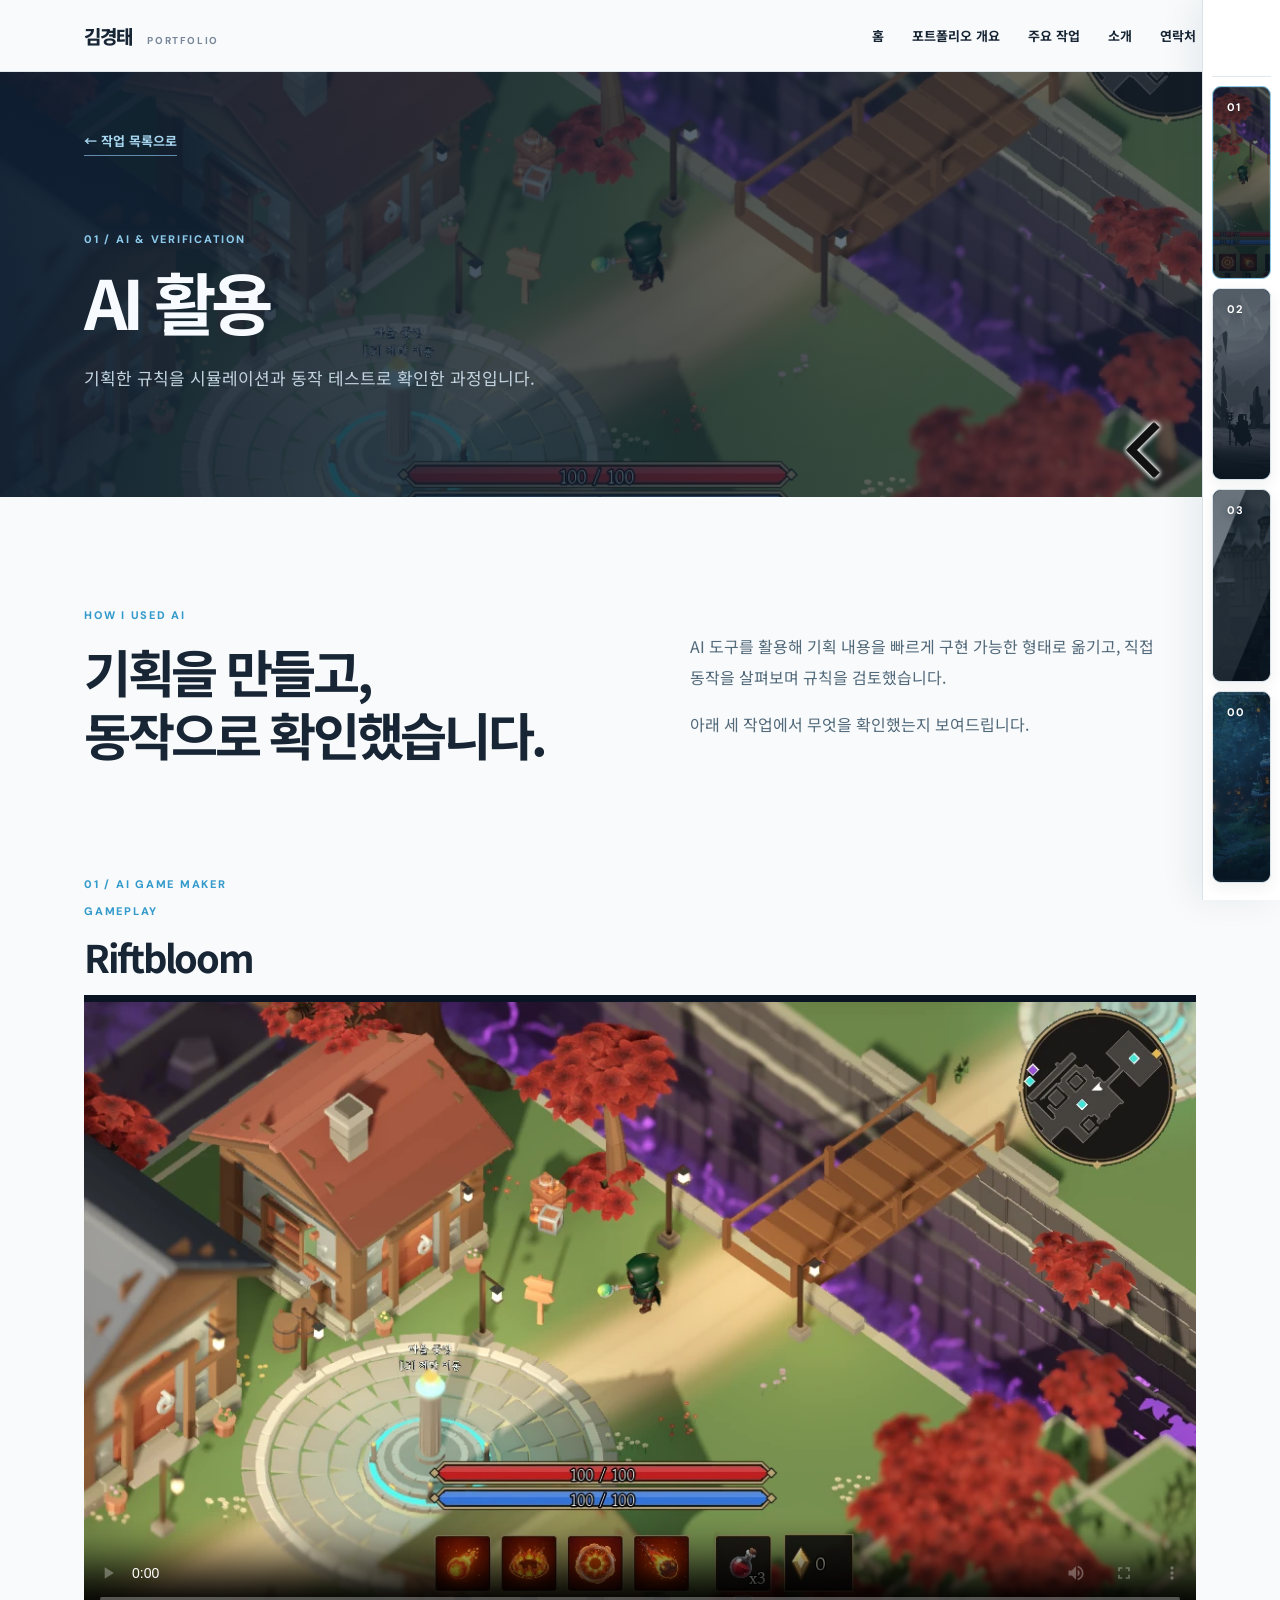
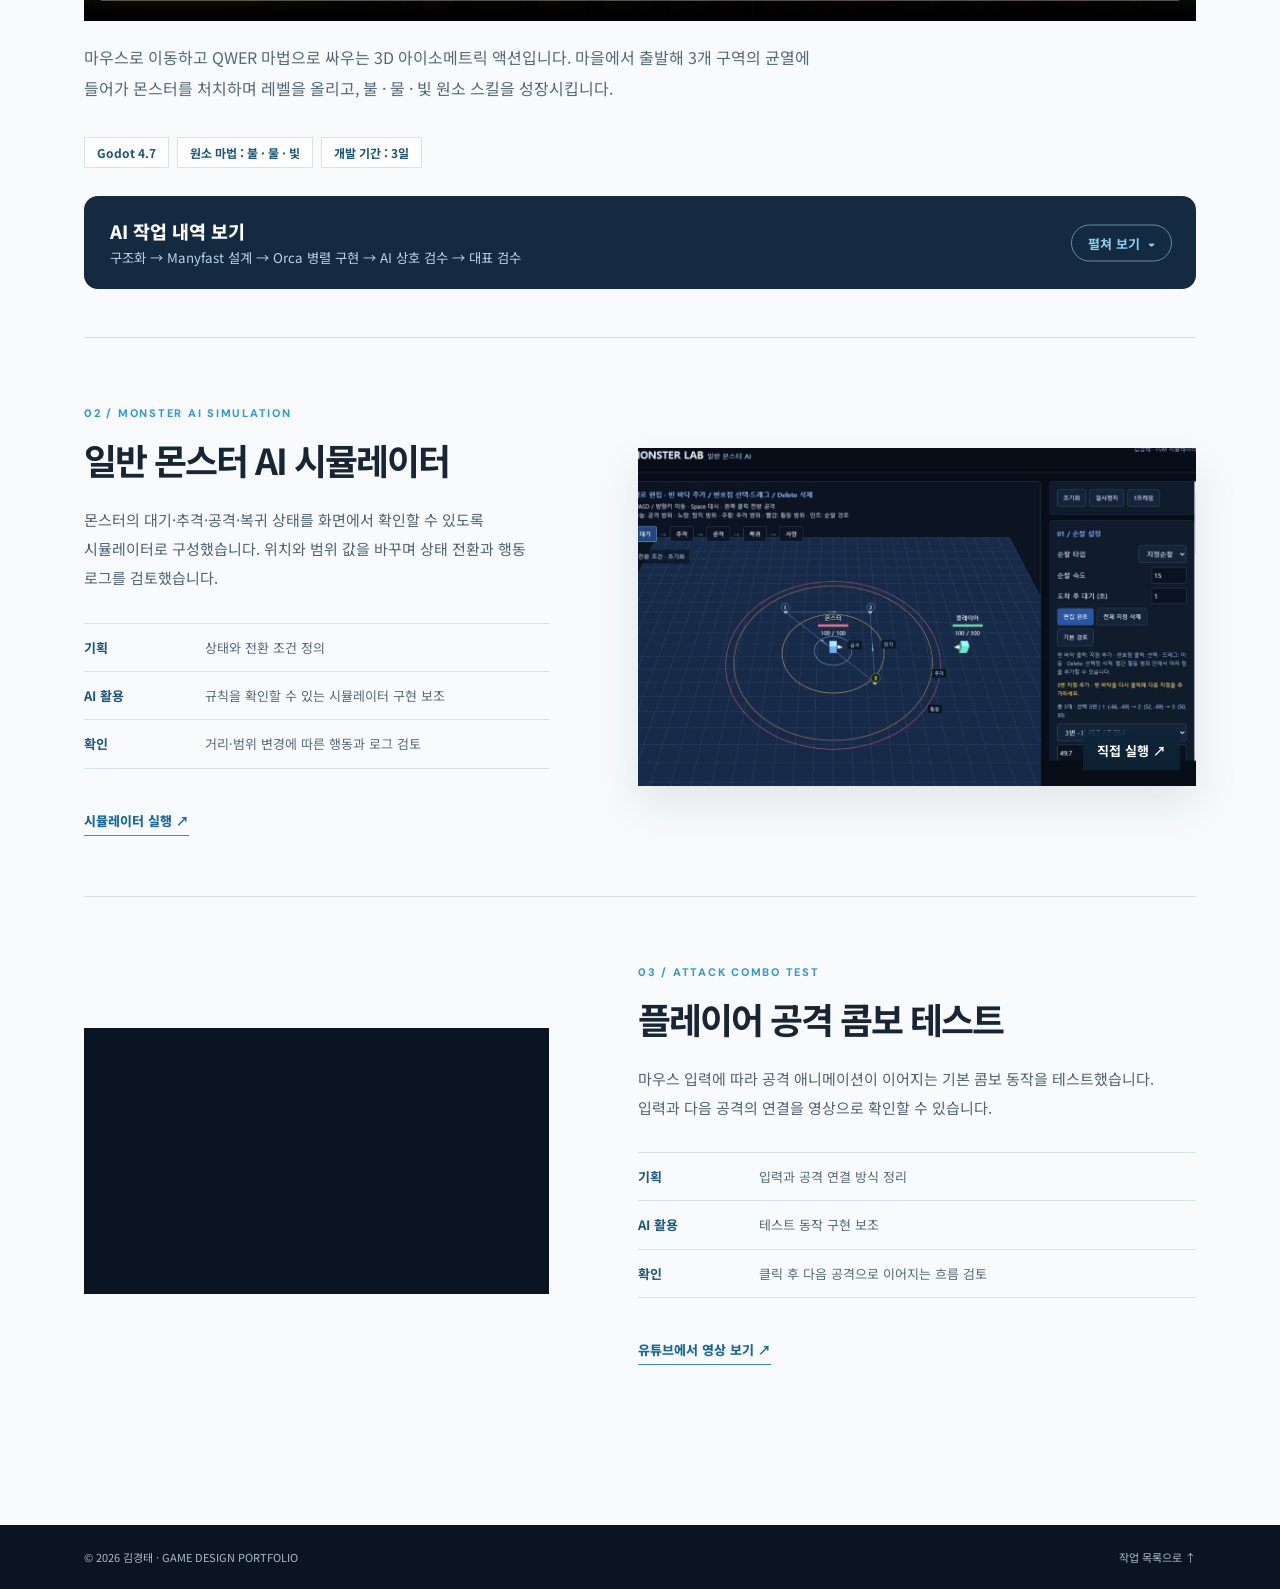
==== commit a0ec23d9: "작업 내역 버튼과 구분선 사이 여백 확보 Co-Authored-By: Claude Opus 5.5 <noreply@anthropic.com>" ====
--- a/ai.html
+++ b/ai.html
@@ -1,5 +1,5 @@
 <!doctype html>
-<html lang="ko"><head><meta charset="utf-8"><meta name="viewport" content="width=device-width, initial-scale=1"><meta name="theme-color" content="#0b1422"><meta name="description" content="김경태의 AI 활용 게임 기획 검증 과정"><title>AI 활용 | 김경태 게임 기획 포트폴리오</title><link rel="preconnect" href="https://fonts.googleapis.com"><link rel="preconnect" href="https://fonts.gstatic.com" crossorigin><link href="https://fonts.googleapis.com/css2?family=DM+Sans:wght@400;500;600;700&family=Noto+Sans+KR:wght@400;500;600;700;800&display=swap" rel="stylesheet"><link rel="stylesheet" href="portfolio-v2.css?v=riftbloom-20261123c"><link rel="stylesheet" href="dethdore.css?v=20"><script src="detail-pages.js" defer></script></head><body><a class="skip" href="#main">본문으로 건너뛰기</a><header class="site-header"><div class="shell header-inner"><a class="brand" href="index.html#home">김경태 <span>PORTFOLIO</span></a><button class="menu-button" type="button" aria-label="메뉴 열기" aria-expanded="false" aria-controls="site-nav">☰</button><nav id="site-nav" aria-label="주 메뉴"><a href="index.html#home">홈</a><a href="index.html#overview">포트폴리오 개요</a><a href="index.html#work">주요 작업</a><a href="index.html#about">소개</a><a href="index.html#contact">연락처</a></nav></div></header><main id="main"><section class="detail-hero"><div class="detail-hero-bg" aria-hidden="true"><video src="riftbloom-loop.mp4" poster="riftbloom-cover.webp" autoplay muted loop playsinline></video></div><div class="shell"><a class="detail-back" href="index.html#work">← 작업 목록으로</a><p class="eyebrow">01 / AI & VERIFICATION</p><h1>AI 활용</h1><p>기획한 규칙을 시뮬레이션과 동작 테스트로 확인한 과정입니다.</p></div></section>
+<html lang="ko"><head><meta charset="utf-8"><meta name="viewport" content="width=device-width, initial-scale=1"><meta name="theme-color" content="#0b1422"><meta name="description" content="김경태의 AI 활용 게임 기획 검증 과정"><title>AI 활용 | 김경태 게임 기획 포트폴리오</title><link rel="preconnect" href="https://fonts.googleapis.com"><link rel="preconnect" href="https://fonts.gstatic.com" crossorigin><link href="https://fonts.googleapis.com/css2?family=DM+Sans:wght@400;500;600;700&family=Noto+Sans+KR:wght@400;500;600;700;800&display=swap" rel="stylesheet"><link rel="stylesheet" href="portfolio-v2.css?v=riftbloom-20261123c"><link rel="stylesheet" href="dethdore.css?v=21"><script src="detail-pages.js" defer></script></head><body><a class="skip" href="#main">본문으로 건너뛰기</a><header class="site-header"><div class="shell header-inner"><a class="brand" href="index.html#home">김경태 <span>PORTFOLIO</span></a><button class="menu-button" type="button" aria-label="메뉴 열기" aria-expanded="false" aria-controls="site-nav">☰</button><nav id="site-nav" aria-label="주 메뉴"><a href="index.html#home">홈</a><a href="index.html#overview">포트폴리오 개요</a><a href="index.html#work">주요 작업</a><a href="index.html#about">소개</a><a href="index.html#contact">연락처</a></nav></div></header><main id="main"><section class="detail-hero"><div class="detail-hero-bg" aria-hidden="true"><video src="riftbloom-loop.mp4" poster="riftbloom-cover.webp" autoplay muted loop playsinline></video></div><div class="shell"><a class="detail-back" href="index.html#work">← 작업 목록으로</a><p class="eyebrow">01 / AI & VERIFICATION</p><h1>AI 활용</h1><p>기획한 규칙을 시뮬레이션과 동작 테스트로 확인한 과정입니다.</p></div></section>
 <section class="section detail-page-section"><div class="shell"><div class="ai-intro"><div><p class="eyebrow">HOW I USED AI</p><h2>기획을 만들고,<br>동작으로 확인했습니다.</h2></div><div><p>AI 도구를 활용해 기획 내용을 빠르게 구현 가능한 형태로 옮기고, 직접 동작을 살펴보며 규칙을 검토했습니다.</p><p>아래 세 작업에서 무엇을 확인했는지 보여드립니다.</p></div></div>
 <article class="dd-in-ai" id="dethdore"><span class="small-label">01 / AI GAME MAKER</span>
 <div class="dd-block" id="dd-game">
--- a/dethdore.css
+++ b/dethdore.css
@@ -45,7 +45,7 @@
 
 /* ai.html 안 03번 항목 */
 /* 구분선은 다음 작업(.portfolio-row)의 윗선 하나만 사용 */
-.dd-in-ai{padding-bottom:12px}
+.dd-in-ai{padding-bottom:48px}
 .dd-in-ai>h3{margin:8px 0 32px}
 
 /* AI 작업 내역 접기 상자 (대표 2026-11-22 : 칸을 너무 차지) */
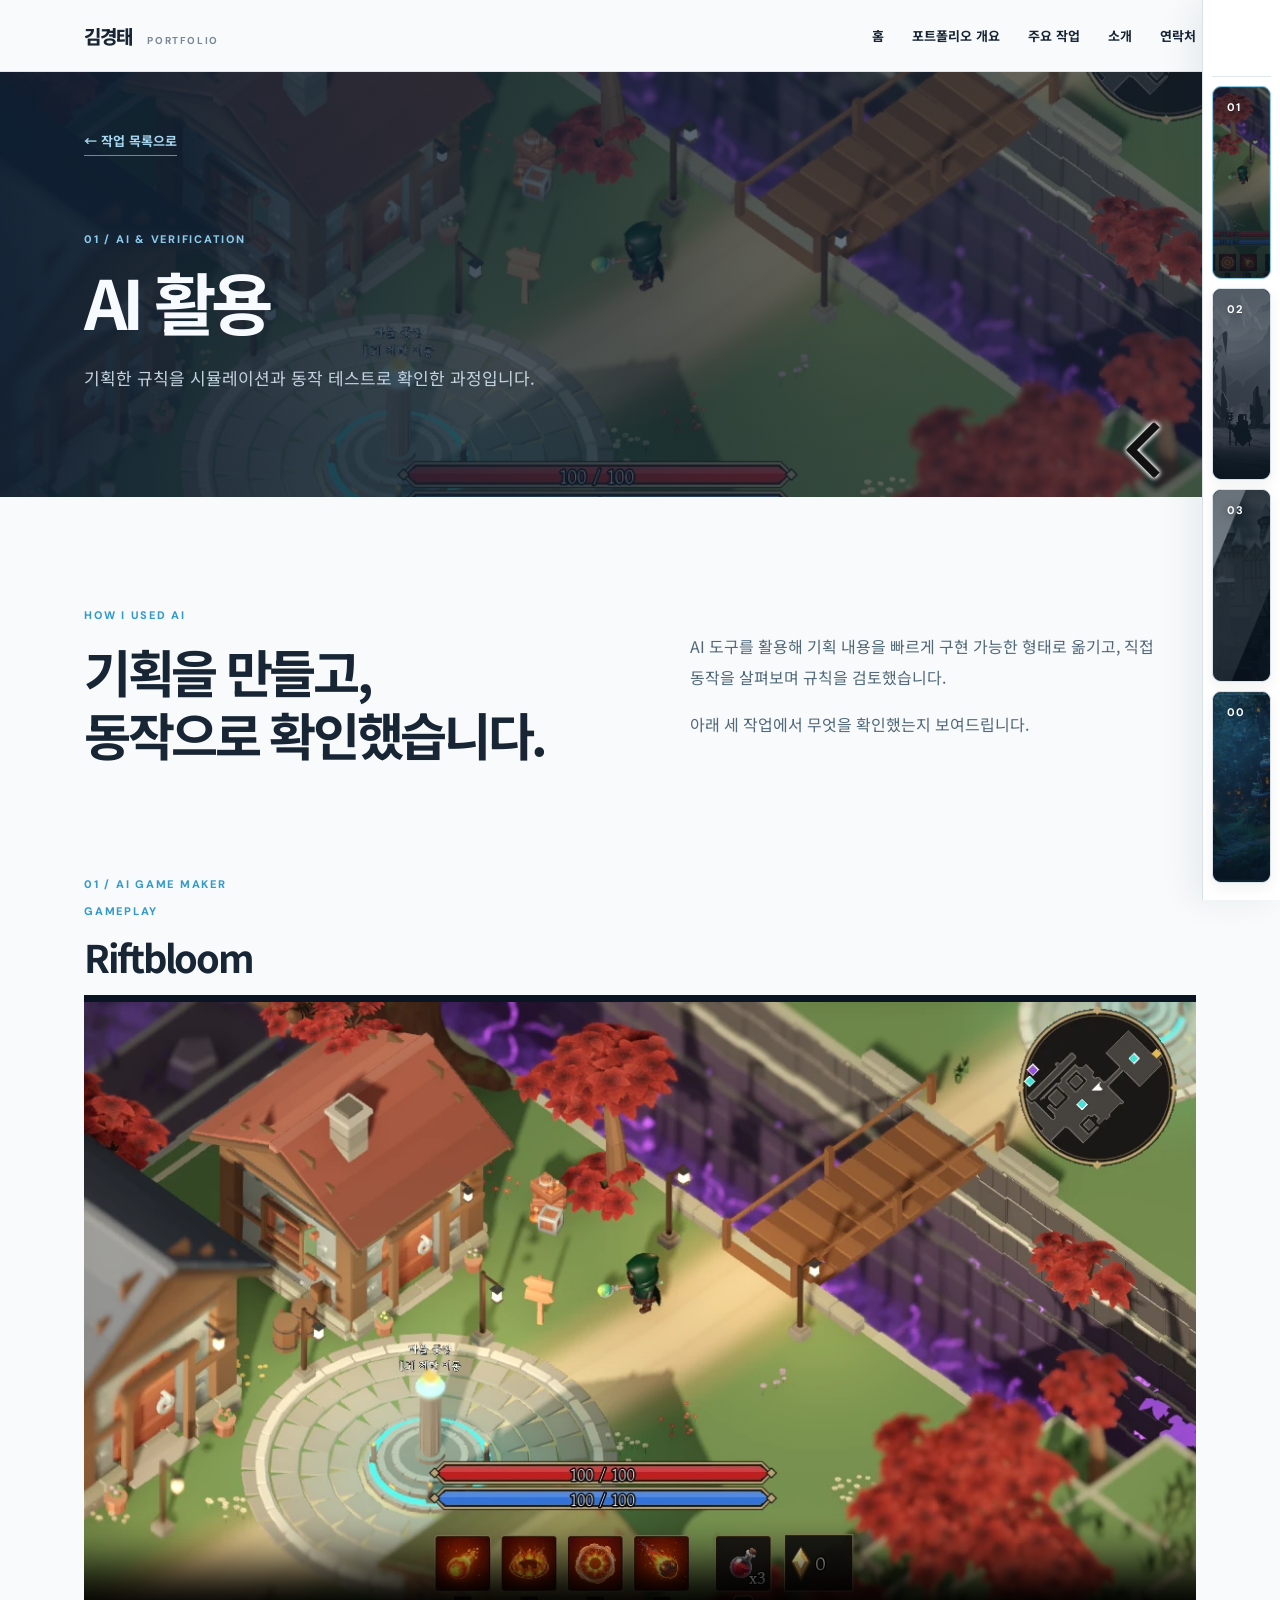
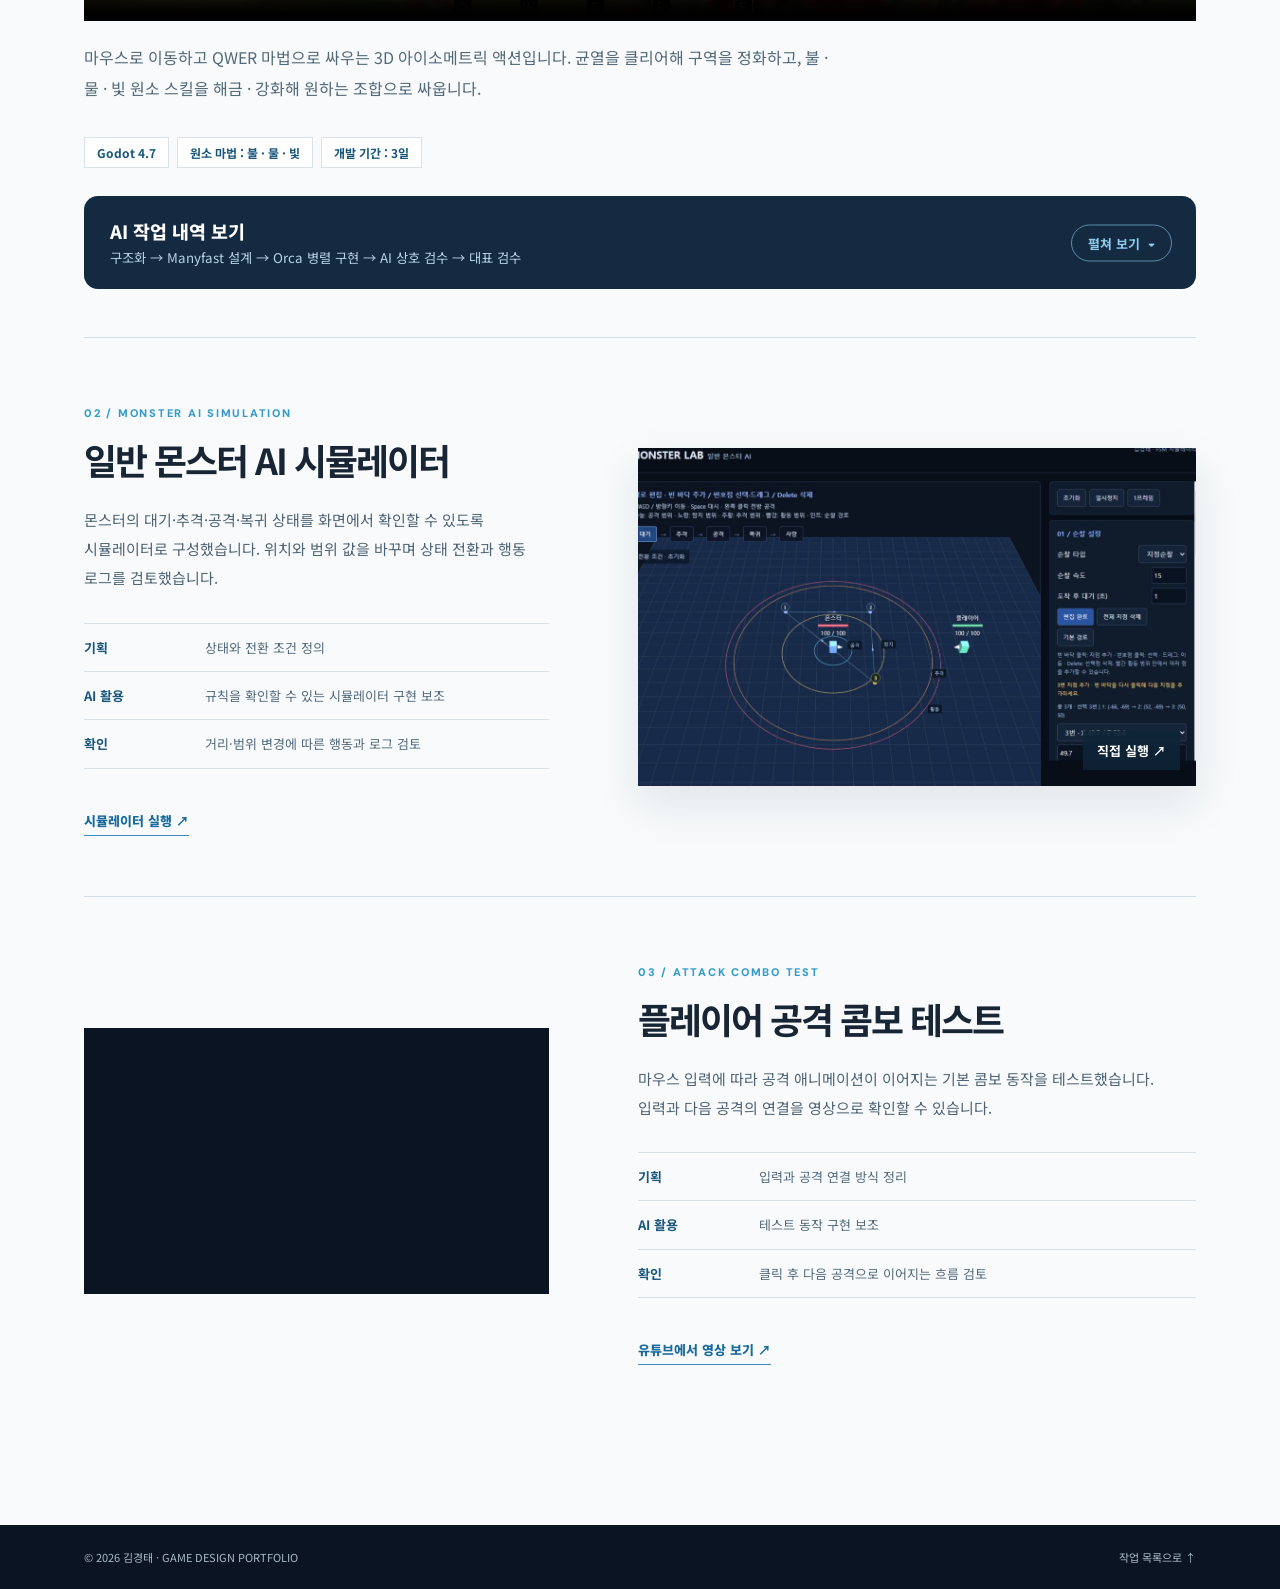
==== commit ae27ba70: "Riftbloom 소개 문구 수정 Co-Authored-By: Claude Opus 5.5 <noreply@anthropic.com>" ====
--- a/ai.html
+++ b/ai.html
@@ -6,7 +6,7 @@
   <p class="eyebrow">GAMEPLAY</p>
   <h2>Riftbloom</h2>
   <div class="dd-video"><video src="riftbloom-play.mp4" poster="riftbloom-cover.webp" controls preload="metadata" playsinline></video></div>
-  <p class="dd-lead">마우스로 이동하고 QWER 마법으로 싸우는 3D 아이소메트릭 액션입니다. 마을에서 출발해 3개 구역의 균열에 들어가 몬스터를 처치하며 레벨을 올리고, 불 · 물 · 빛 원소 스킬을 성장시킵니다.</p>
+  <p class="dd-lead">마우스로 이동하고 QWER 마법으로 싸우는 3D 아이소메트릭 액션입니다. 균열을 클리어해 구역을 정화하고, 불 · 물 · 빛 원소 스킬을 해금 · 강화해 원하는 조합으로 싸웁니다.</p>
   <div class="dd-facts"><span>Godot 4.7</span><span>원소 마법 : 불 · 물 · 빛</span><span>개발 기간 : 3일</span></div>
 </div>
 
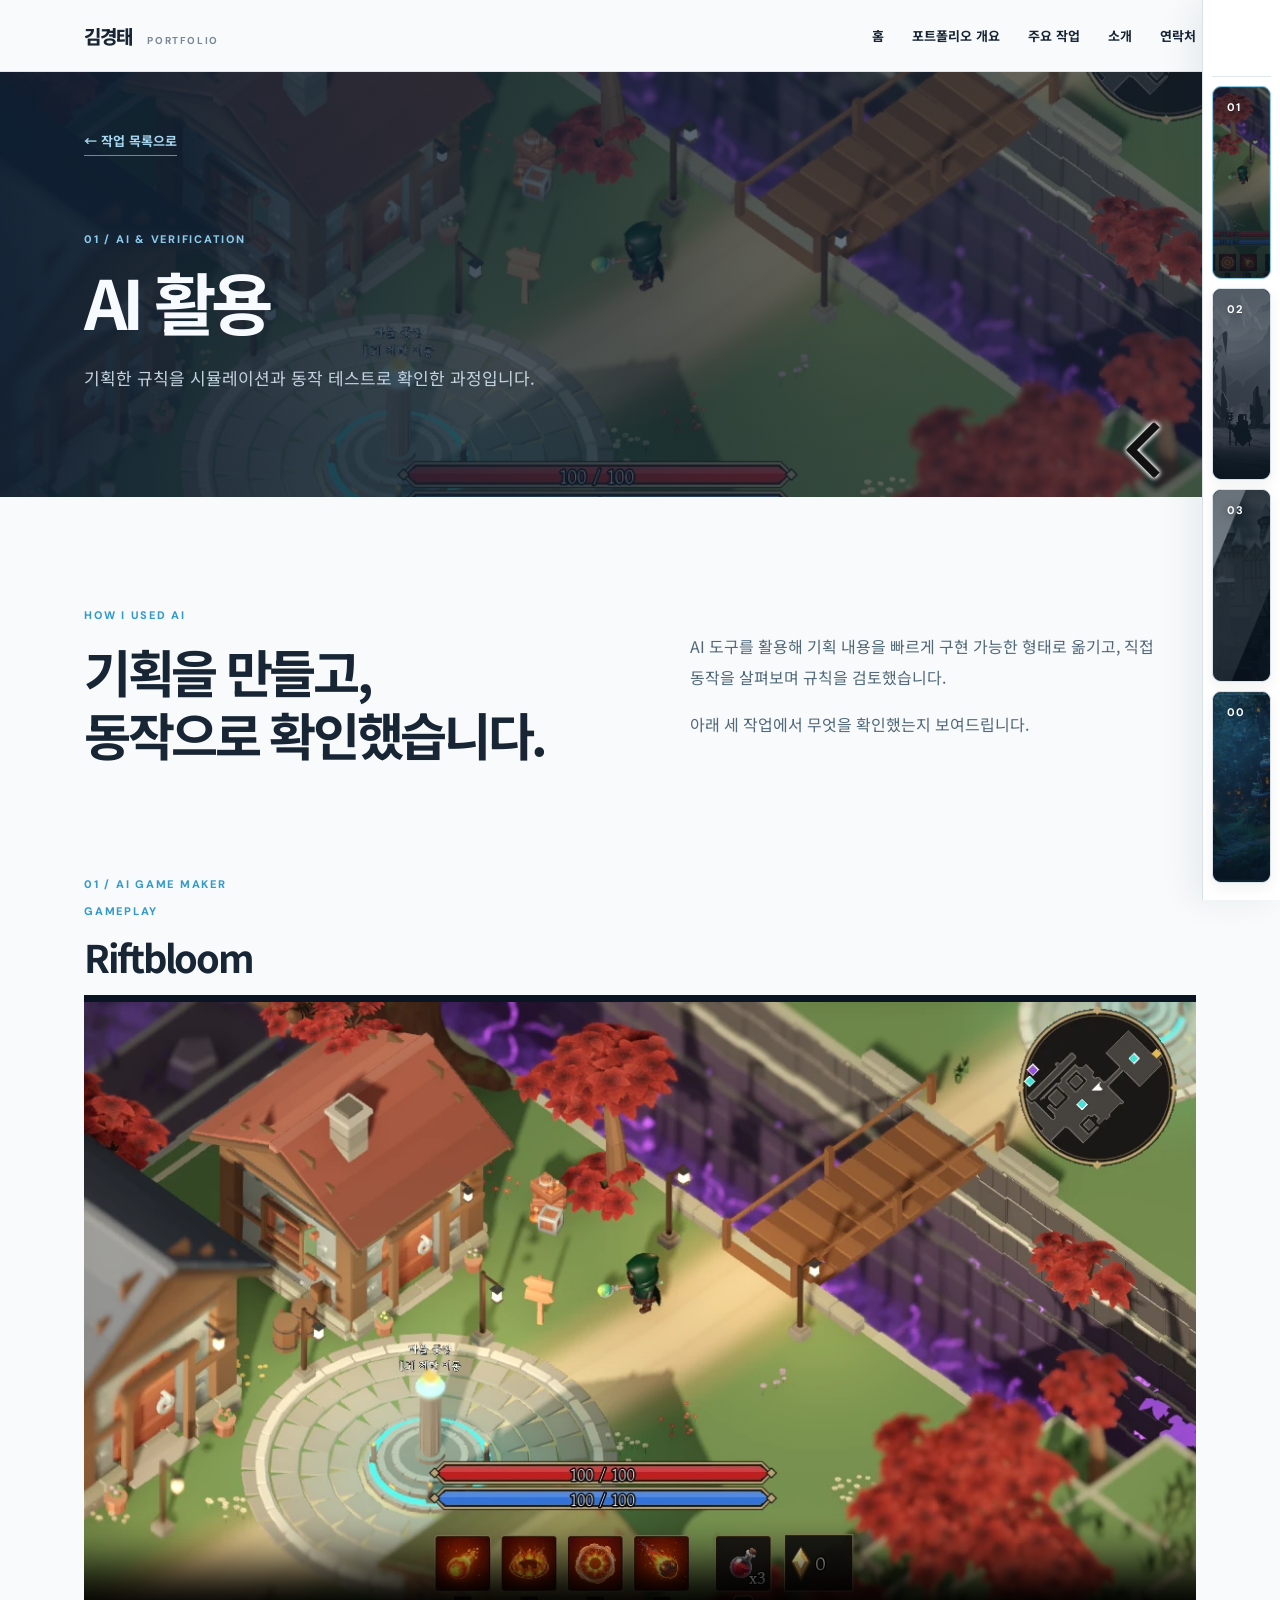
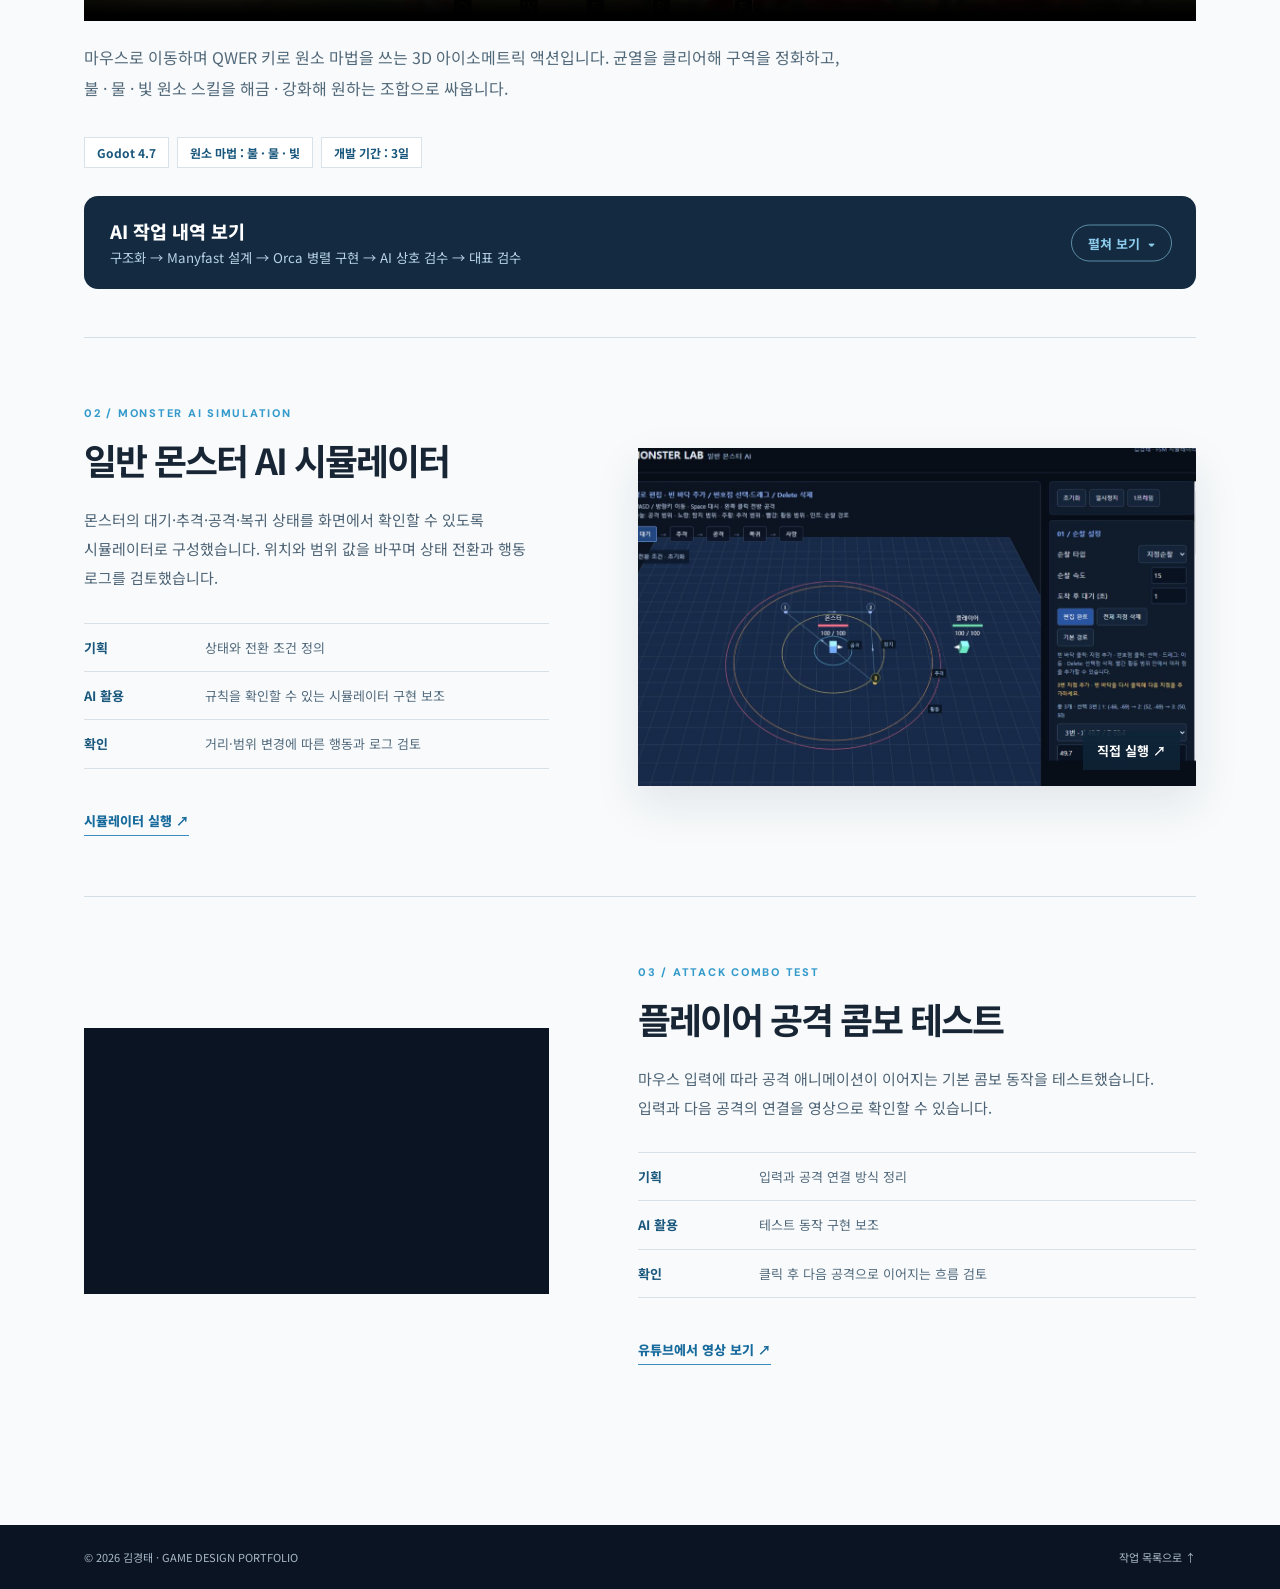
==== commit c1464b15: "Riftbloom 소개 문구: 조작 설명 다듬기 Co-Authored-By: Claude Opus 5.5 <noreply@anthropic.com>" ====
--- a/ai.html
+++ b/ai.html
@@ -6,7 +6,7 @@
   <p class="eyebrow">GAMEPLAY</p>
   <h2>Riftbloom</h2>
   <div class="dd-video"><video src="riftbloom-play.mp4" poster="riftbloom-cover.webp" controls preload="metadata" playsinline></video></div>
-  <p class="dd-lead">마우스로 이동하고 QWER 마법으로 싸우는 3D 아이소메트릭 액션입니다. 균열을 클리어해 구역을 정화하고, 불 · 물 · 빛 원소 스킬을 해금 · 강화해 원하는 조합으로 싸웁니다.</p>
+  <p class="dd-lead">마우스로 이동하며 QWER 키로 원소 마법을 쓰는 3D 아이소메트릭 액션입니다. 균열을 클리어해 구역을 정화하고, 불 · 물 · 빛 원소 스킬을 해금 · 강화해 원하는 조합으로 싸웁니다.</p>
   <div class="dd-facts"><span>Godot 4.7</span><span>원소 마법 : 불 · 물 · 빛</span><span>개발 기간 : 3일</span></div>
 </div>
 
